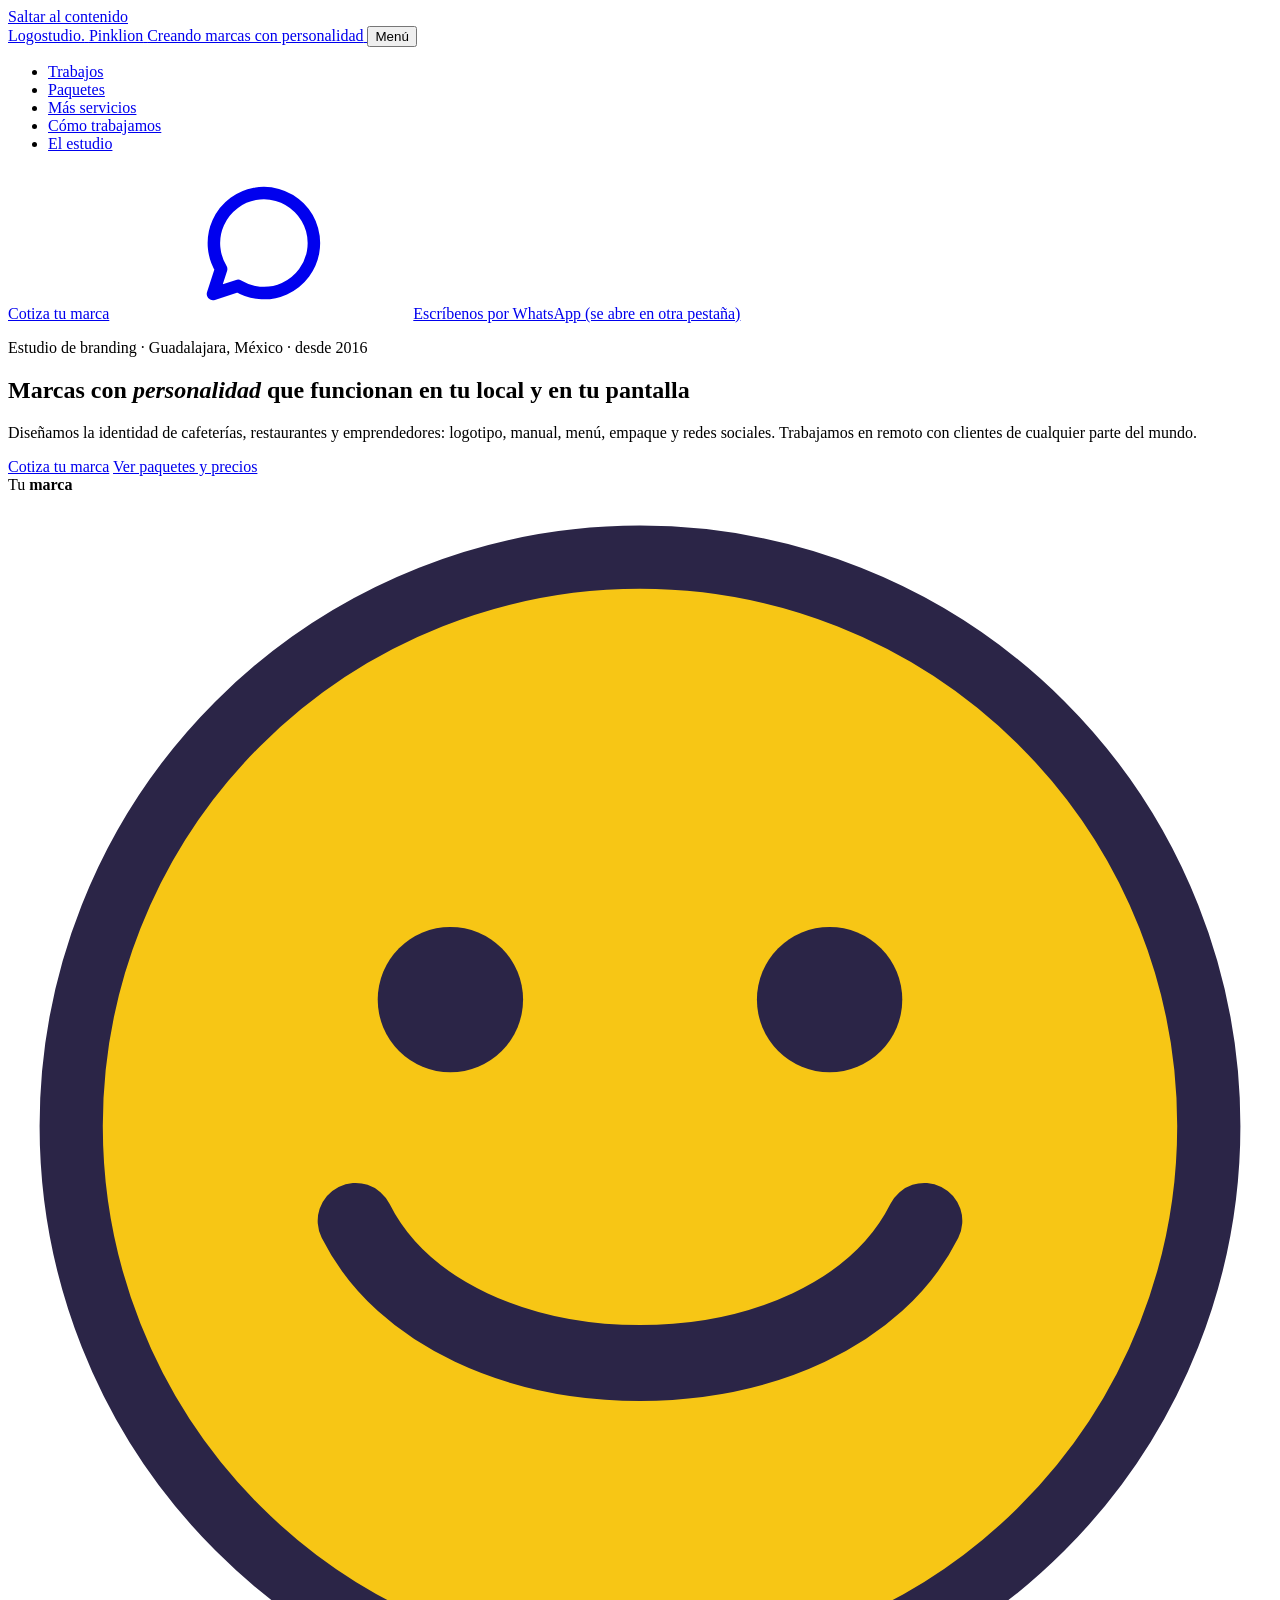
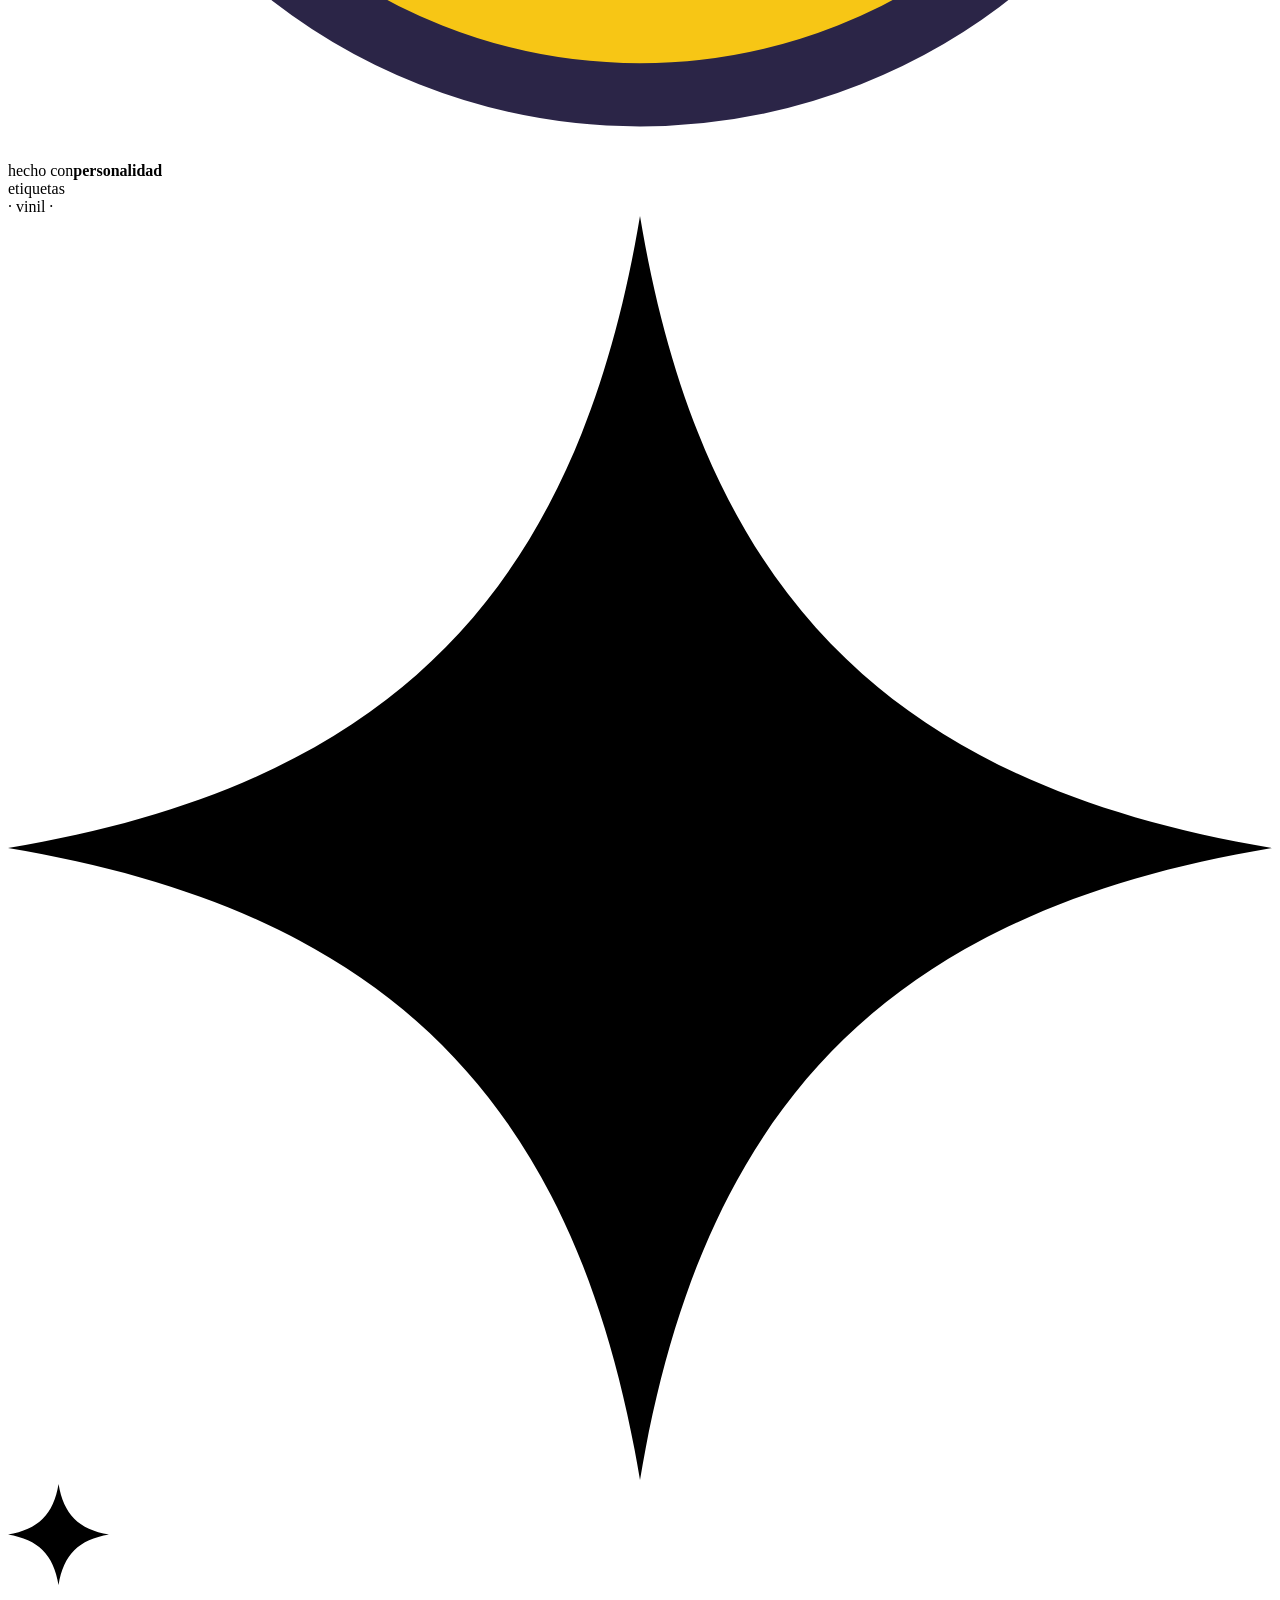
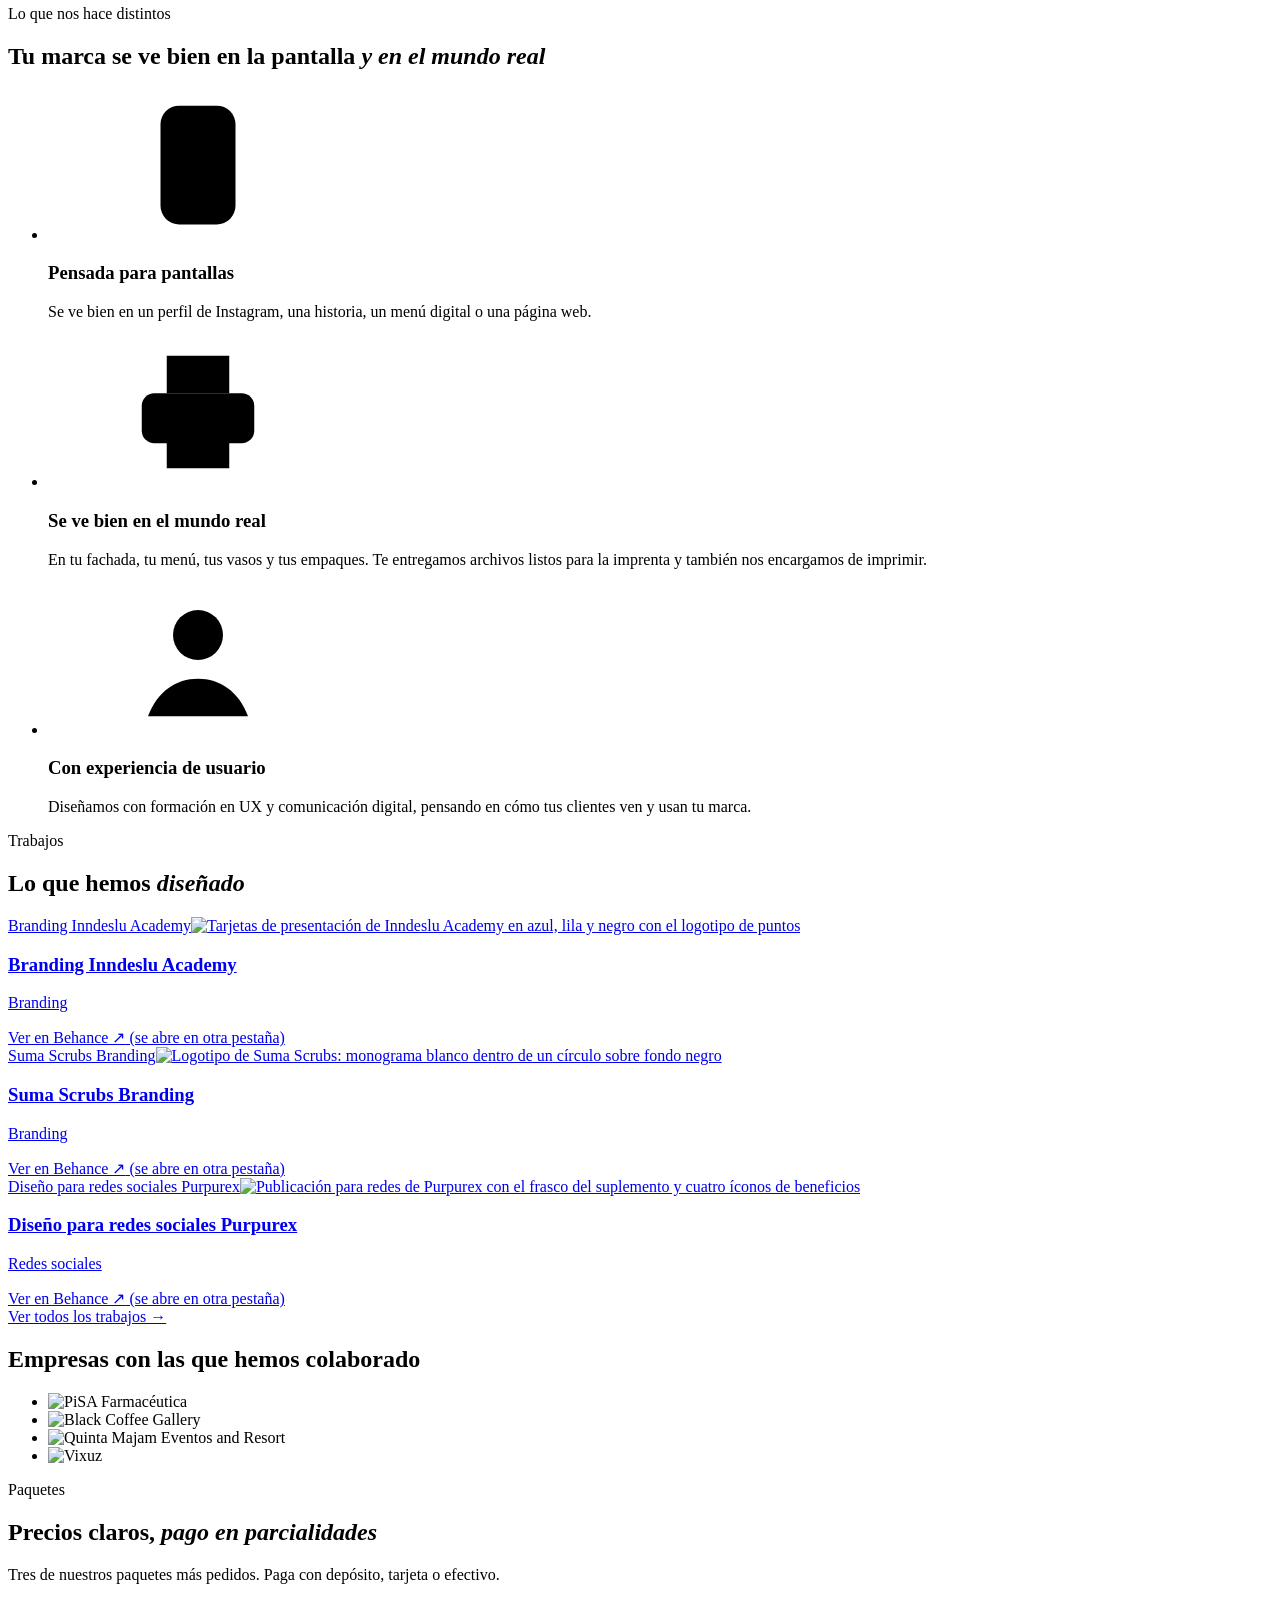
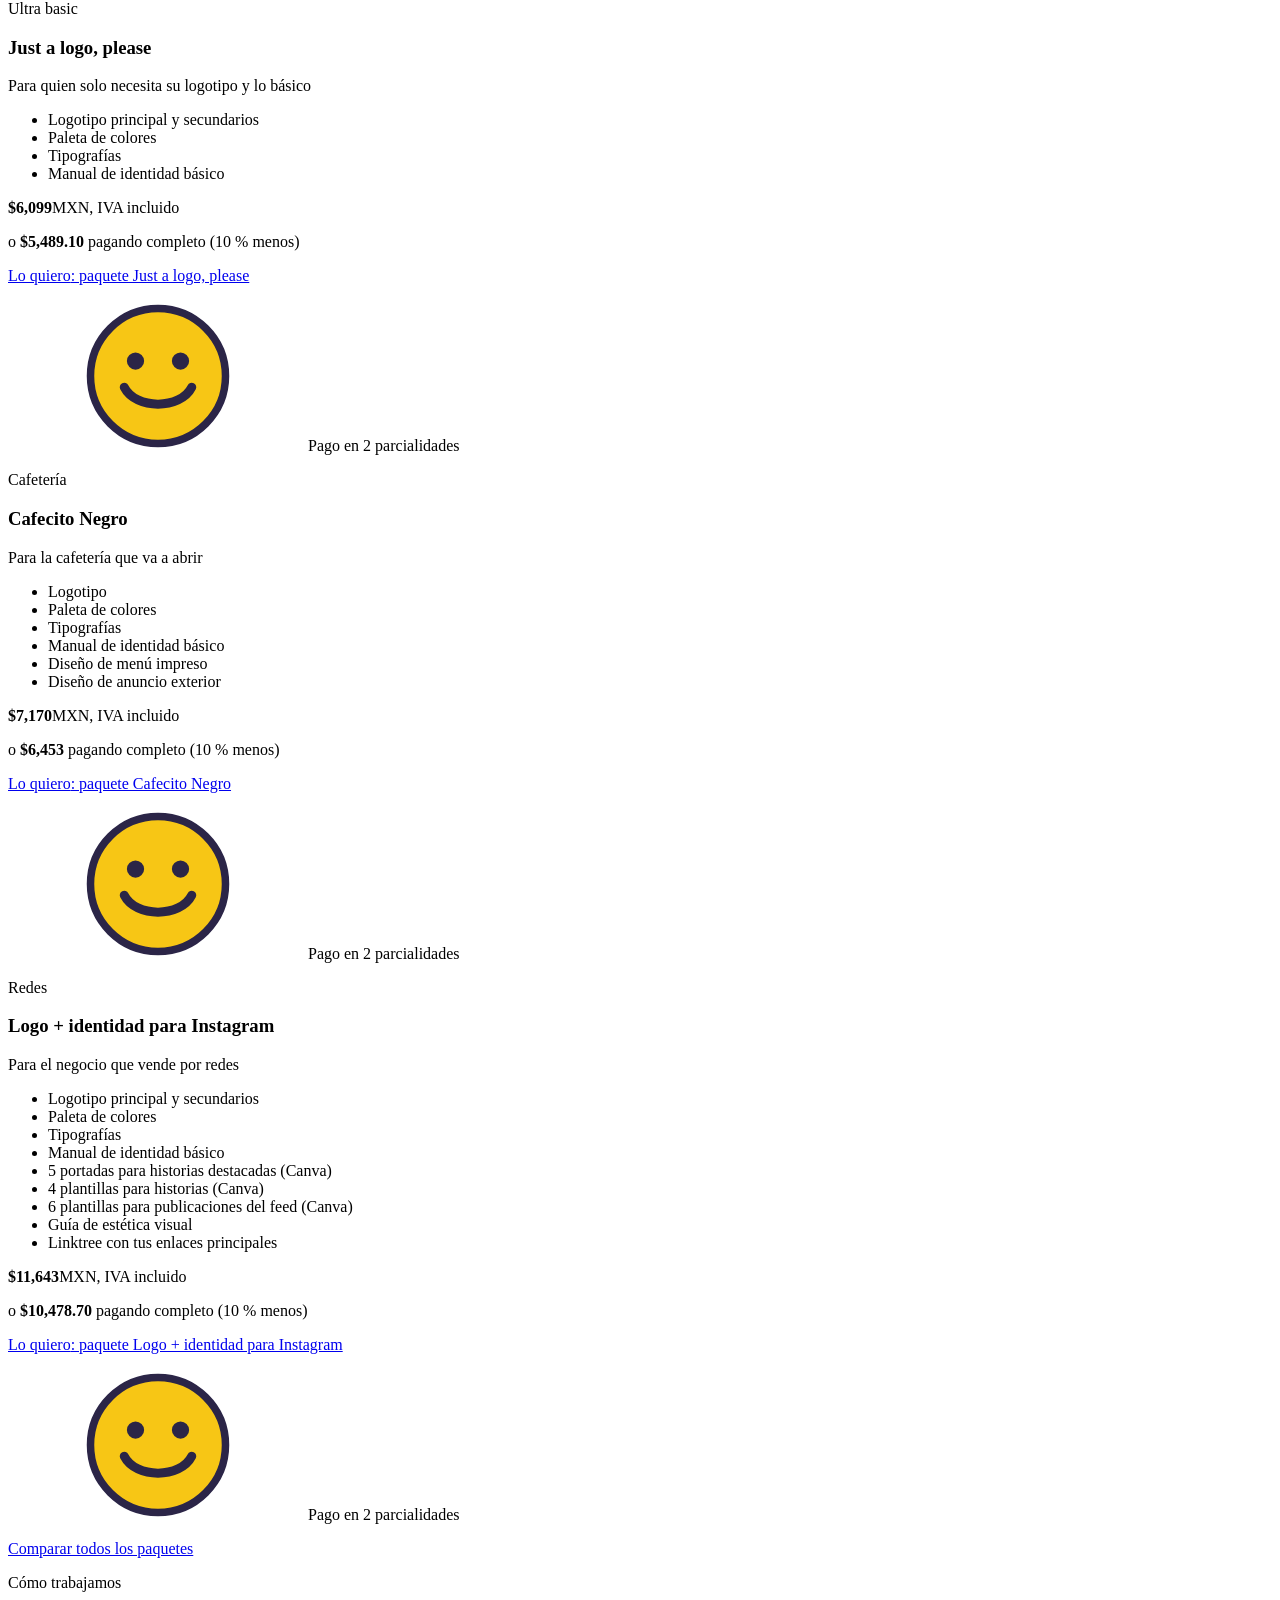
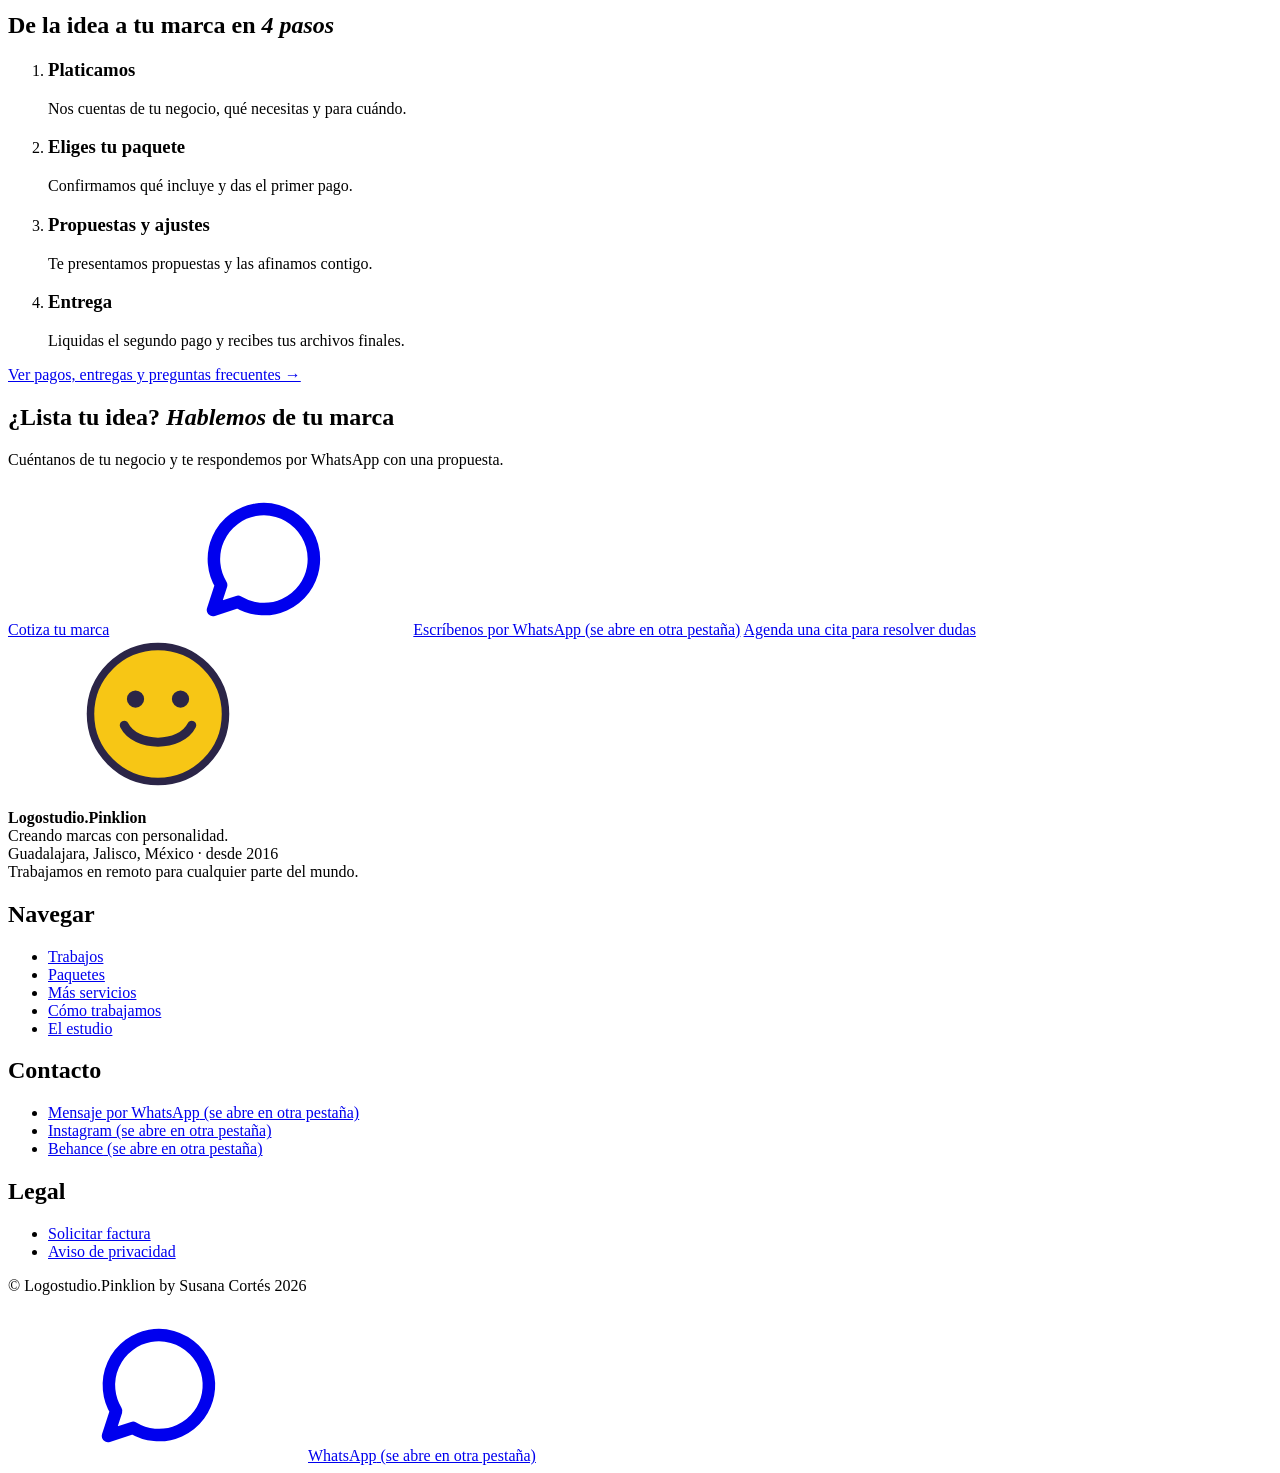
==== index.html @ 7a5f037a "Add files via upload" ====
<!doctype html>
<html lang="es-MX">
<head>
  <meta charset="utf-8">
  <meta name="viewport" content="width=device-width, initial-scale=1, viewport-fit=cover">
  <title>Logostudio.Pinklion · Branding para cafeterías, restaurantes y emprendedores</title>
  <meta name="description" content="Estudio de branding en Guadalajara, México, con clientes en todo el mundo. Diseñamos logotipo, identidad, menú, empaque y redes sociales para cafeterías, restaurantes y emprendedores.">
  <meta name="theme-color" content="#A3237B">
  <meta property="og:title" content="Logostudio.Pinklion · Branding para cafeterías, restaurantes y emprendedores">
  <meta property="og:description" content="Estudio de branding en Guadalajara, México, con clientes en todo el mundo. Diseñamos logotipo, identidad, menú, empaque y redes sociales para cafeterías, restaurantes y emprendedores.">
  <meta property="og:type" content="website">
  <meta property="og:locale" content="es_MX">
  <link rel="icon" href="img/favicon.svg" type="image/svg+xml">
  <link rel="preconnect" href="https://fonts.googleapis.com">
  <link rel="preconnect" href="https://fonts.gstatic.com" crossorigin>
  <link rel="stylesheet" href="https://fonts.googleapis.com/css2?family=Fraunces:ital,opsz,wght@0,9..144,600..800;1,9..144,600&family=Poppins:wght@400;500;600&display=swap">
  <link rel="stylesheet" href="css/estilos.css">
</head>
<body>
<svg width="0" height="0" style="position:absolute" aria-hidden="true" focusable="false">
  <symbol id="i-smile" viewBox="0 0 40 40"><circle cx="20" cy="20" r="18" fill="#F7C615" stroke="#2B2547" stroke-width="2"/><circle cx="14" cy="16" r="2.3" fill="#2B2547"/><circle cx="26" cy="16" r="2.3" fill="#2B2547"/><path d="M11 23c3 6 15 6 18 0" fill="none" stroke="#2B2547" stroke-width="2.4" stroke-linecap="round"/></symbol>
  <symbol id="i-spark" viewBox="0 0 40 40"><path d="M20 0c2 12 8 18 20 20-12 2-18 8-20 20-2-12-8-18-20-20C12 18 18 12 20 0z"/></symbol>
  <symbol id="i-wa" viewBox="0 0 24 24"><path d="M4 20l1.3-4A8 8 0 1 1 8 18.7z" fill="none" stroke="currentColor" stroke-width="2" stroke-linejoin="round"/></symbol>
  <symbol id="i-tag" viewBox="0 0 24 24"><path d="M3 12V4h8l10 10-8 8z"/><circle cx="7.5" cy="8.5" r="1.5"/></symbol>
  <symbol id="i-card" viewBox="0 0 24 24"><rect x="3" y="6" width="18" height="12" rx="2"/><path d="M7 10h6M7 14h4"/></symbol>
  <symbol id="i-heart" viewBox="0 0 24 24"><path d="M12 20s-7-4.5-7-10a4 4 0 0 1 7-2.6A4 4 0 0 1 19 10c0 5.5-7 10-7 10z"/></symbol>
  <symbol id="i-book" viewBox="0 0 24 24"><path d="M12 6c-2-1.5-5-2-8-1.5v13c3-.5 6 0 8 1.5 2-1.5 5-2 8-1.5v-13c-3-.5-6 0-8 1.5zM12 6v13"/></symbol>
  <symbol id="i-search" viewBox="0 0 24 24"><circle cx="10.5" cy="10.5" r="6"/><path d="M15 15l5.5 5.5"/></symbol>
  <symbol id="i-web" viewBox="0 0 24 24"><rect x="3" y="4" width="18" height="16" rx="2"/><path d="M3 9h18M6.5 6.5h.01M9 6.5h.01"/></symbol>
  <symbol id="i-phone" viewBox="0 0 24 24"><rect x="6" y="2.5" width="12" height="19" rx="3"/><path d="M11 18.5h2"/></symbol>
  <symbol id="i-print" viewBox="0 0 24 24"><path d="M7 9V3h10v6"/><rect x="3" y="9" width="18" height="8" rx="2"/><path d="M7 14h10v7H7z"/></symbol>
  <symbol id="i-ux" viewBox="0 0 24 24"><circle cx="12" cy="8" r="4"/><path d="M4 21c1.5-4 4.5-6 8-6s6.5 2 8 6"/></symbol>
  <symbol id="i-mail" viewBox="0 0 24 24"><rect x="3" y="5" width="18" height="14" rx="3"/><path d="M4 7l8 6 8-6"/></symbol>
  <symbol id="i-ig" viewBox="0 0 24 24"><rect x="3.5" y="3.5" width="17" height="17" rx="5"/><circle cx="12" cy="12" r="4"/><circle cx="17" cy="7" r=".6"/></symbol>
  <symbol id="i-image" viewBox="0 0 24 24"><rect x="3" y="4" width="18" height="16" rx="3"/><circle cx="9" cy="10" r="2"/><path d="M21 16l-5-5-9 9"/></symbol>
  <symbol id="i-check" viewBox="0 0 24 24"><path d="M5 12.5l4.5 4.5L19 7.5"/></symbol>
  <symbol id="i-alert" viewBox="0 0 24 24"><path d="M12 3l10 18H2z"/><path d="M12 10v5M12 18h.01"/></symbol>
</svg>
  <a class="skip" href="#contenido">Saltar al contenido</a>

  <header class="site-header">
    <div class="wrap site-header__bar">
      <a class="brand" href="index.html" aria-label="Logostudio.Pinklion, ir al inicio">
        <span class="brand__top">Logostudio.</span>
        <span class="brand__name">Pinklion</span>
        <span class="brand__tag">Creando marcas con personalidad</span>
      </a>
      <button class="menu-toggle" type="button" aria-expanded="false" aria-controls="menu"><span>Menú</span></button>
      <nav class="nav" id="menu" aria-label="Principal">
        <ul class="nav__list">
          <li><a class="nav__link" href="trabajos.html">Trabajos</a></li>
          <li><a class="nav__link" href="paquetes.html">Paquetes</a></li>
          <li><a class="nav__link" href="servicios.html">Más servicios</a></li>
          <li><a class="nav__link" href="como-trabajamos.html">Cómo trabajamos</a></li>
          <li><a class="nav__link" href="estudio.html">El estudio</a></li>
        </ul>
        <a class="btn btn--on-pink nav__cta" href="contacto.html">Cotiza tu marca</a>
        <a class="nav__wa" href="https://wa.me/523335594742" target="_blank" rel="noopener"><svg class="icon" aria-hidden="true" focusable="false"><use href="#i-wa"/></svg>Escríbenos por WhatsApp<span class="visually-hidden"> (se abre en otra pestaña)</span></a>
      </nav>
    </div>
  </header>

  <main id="contenido" tabindex="-1">
    <section class="hero" aria-labelledby="titulo">
      <div class="wrap hero__grid">
        <div class="hero__copy">
          <p class="eyebrow">Estudio de branding · Guadalajara, México · desde 2016</p>
          <h1 id="titulo">Marcas con <em>personalidad</em> que funcionan en tu local y en tu pantalla</h1>
          <p class="lead">Diseñamos la identidad de cafeterías, restaurantes y emprendedores: logotipo, manual, menú, empaque y redes sociales. Trabajamos en remoto con clientes de cualquier parte del mundo.</p>
          <div class="btn-row">
            <a class="btn btn--primary" href="contacto.html">Cotiza tu marca</a>
            <a class="btn btn--secondary" href="paquetes.html">Ver paquetes y precios</a>
          </div>
        </div>
        <div class="art" aria-hidden="true">
          <div class="art__blob"></div>
          <div class="art__card"><span class="art__card-logo">Tu <b>marca</b></span><i></i><i></i></div>
          <div class="art__cup"><div class="art__lid"></div><div class="art__body"><div class="art__sleeve"><svg viewBox="0 0 40 40"><use href="#i-smile"/></svg></div></div></div>
          <div class="art__sticker sticker">hecho con<b>personalidad</b></div>
          <div class="art__tag">etiquetas<br>· vinil ·</div>
          <svg class="art__spark" style="right:2%;top:0" viewBox="0 0 40 40"><use href="#i-spark"/></svg>
          <svg class="art__spark" style="left:0;top:46%;width:8%" viewBox="0 0 40 40"><use href="#i-spark"/></svg>
        </div>
      </div>
    </section>

    <section class="section section--lilac" aria-labelledby="diferenciador">
      <div class="wrap">
        <div class="section__head">
          <p class="eyebrow">Lo que nos hace distintos</p>
          <h2 id="diferenciador">Tu marca se ve bien en la pantalla <em>y en el mundo real</em></h2>
        </div>
        <ul class="points">
          <li class="point"><span class="icon-tile"><svg class="icon" aria-hidden="true" focusable="false"><use href="#i-phone"/></svg></span><h3>Pensada para pantallas</h3><p>Se ve bien en un perfil de Instagram, una historia, un menú digital o una página web.</p></li>
          <li class="point"><span class="icon-tile icon-tile--pink"><svg class="icon" aria-hidden="true" focusable="false"><use href="#i-print"/></svg></span><h3>Se ve bien en el mundo real</h3><p>En tu fachada, tu menú, tus vasos y tus empaques. Te entregamos archivos listos para la imprenta y también nos encargamos de imprimir.</p></li>
          <li class="point"><span class="icon-tile icon-tile--sun"><svg class="icon" aria-hidden="true" focusable="false"><use href="#i-ux"/></svg></span><h3>Con experiencia de usuario</h3><p>Diseñamos con formación en UX y comunicación digital, pensando en cómo tus clientes ven y usan tu marca.</p></li>
        </ul>
      </div>
    </section>

    <section class="section" aria-labelledby="trabajos">
      <div class="wrap">
        <div class="section__head">
          <p class="eyebrow">Trabajos</p>
          <h2 id="trabajos">Lo que hemos <em>diseñado</em></h2>
        </div>
        <div class="work-grid">
          <a class="work-card" href="https://www.behance.net/gallery/167891565/Branding-Inndeslu-Academy" target="_blank" rel="noopener">
            <div class="work-card__cover work-card__cover--behance"><span class="work-card__fallback">Branding Inndeslu Academy</span><img src="img/trabajos/inndeslu-academy.jpg" alt="Tarjetas de presentación de Inndeslu Academy en azul, lila y negro con el logotipo de puntos" width="808" height="632" loading="lazy" decoding="async"></div>
            <h3>Branding Inndeslu Academy</h3><p class="small">Branding</p><span class="work-card__more">Ver en Behance ↗<span class="visually-hidden"> (se abre en otra pestaña)</span></span>
          </a>
          <a class="work-card" href="https://www.behance.net/gallery/159293481/Suma-Scrubs-Branding" target="_blank" rel="noopener">
            <div class="work-card__cover work-card__cover--behance"><span class="work-card__fallback">Suma Scrubs Branding</span><img src="img/trabajos/suma-scrubs.jpg" alt="Logotipo de Suma Scrubs: monograma blanco dentro de un círculo sobre fondo negro" width="808" height="632" loading="lazy" decoding="async"></div>
            <h3>Suma Scrubs Branding</h3><p class="small">Branding</p><span class="work-card__more">Ver en Behance ↗<span class="visually-hidden"> (se abre en otra pestaña)</span></span>
          </a>
          <a class="work-card" href="https://www.behance.net/gallery/176409645/Diseno-para-redes-sociales-Purpurex" target="_blank" rel="noopener">
            <div class="work-card__cover work-card__cover--behance"><span class="work-card__fallback">Diseño para redes sociales Purpurex</span><img src="img/trabajos/purpurex.jpg" alt="Publicación para redes de Purpurex con el frasco del suplemento y cuatro íconos de beneficios" width="808" height="632" loading="lazy" decoding="async"></div>
            <h3>Diseño para redes sociales Purpurex</h3><p class="small">Redes sociales</p><span class="work-card__more">Ver en Behance ↗<span class="visually-hidden"> (se abre en otra pestaña)</span></span>
          </a>
        </div>
        <p style="margin-top:var(--space-6)"><a class="link-arrow" href="trabajos.html">Ver todos los trabajos →</a></p>
      </div>
    </section>

    <section class="section collab-band" aria-labelledby="colaboraciones">
      <div class="wrap">
        <h2 id="colaboraciones" class="collab-title">Empresas con las que hemos colaborado</h2>
        <ul class="collab">
          <li class="collab__logo"><img src="img/logo-pisa.png" alt="PiSA Farmacéutica" width="500" height="370"></li>
          <li class="collab__logo"><img src="img/logo-black-coffee-gallery.png" alt="Black Coffee Gallery" width="400" height="386"></li>
          <li class="collab__logo"><img src="img/logo-quinta-majam.png" alt="Quinta Majam Eventos and Resort" width="296" height="311"></li>
          <li class="collab__logo"><img src="img/logo-vixuz.png" alt="Vixuz" width="600" height="215"></li>
        </ul>
      </div>
    </section>

    <section class="section section--blue" aria-labelledby="paquetes">
      <div class="wrap">
        <div class="section__head">
          <p class="eyebrow" style="color:var(--color-sun-500)">Paquetes</p>
          <h2 id="paquetes">Precios claros, <em>pago en parcialidades</em></h2>
          <p class="lead">Tres de nuestros paquetes más pedidos. Paga con depósito, tarjeta o efectivo.</p>
        </div>
        <div class="packages">
        <article class="package">
          <span class="pill" aria-hidden="true">Ultra basic</span>
          <div class="package__card">
            <h3>Just a logo, please</h3>
            <p class="package__for">Para quien solo necesita su logotipo y lo básico</p>
            <ul class="package__list">
              <li>Logotipo principal y secundarios</li>
              <li>Paleta de colores</li>
              <li>Tipografías</li>
              <li>Manual de identidad básico</li>
            </ul>
            <p class="package__price"><strong>$6,099</strong><span>MXN, IVA incluido</span></p>
            <p class="package__deal">o <strong>$5,489.10</strong> pagando completo (10 % menos)</p>
            <a class="btn btn--primary package__buy" href="pagar.html?paquete=Just%20a%20logo%2C%20please">Lo quiero<span class="visually-hidden">: paquete Just a logo, please</span></a>
            <p class="package__pay"><svg aria-hidden="true" focusable="false"><use href="#i-smile"/></svg>Pago en 2 parcialidades</p>
          </div>
        </article>
        <article class="package">
          <span class="pill" aria-hidden="true">Cafetería</span>
          <div class="package__card">
            <h3>Cafecito Negro</h3>
            <p class="package__for">Para la cafetería que va a abrir</p>
            <ul class="package__list">
              <li>Logotipo</li>
              <li>Paleta de colores</li>
              <li>Tipografías</li>
              <li>Manual de identidad básico</li>
              <li>Diseño de menú impreso</li>
              <li>Diseño de anuncio exterior</li>
            </ul>
            <p class="package__price"><strong>$7,170</strong><span>MXN, IVA incluido</span></p>
            <p class="package__deal">o <strong>$6,453</strong> pagando completo (10 % menos)</p>
            <a class="btn btn--primary package__buy" href="pagar.html?paquete=Cafecito%20Negro">Lo quiero<span class="visually-hidden">: paquete Cafecito Negro</span></a>
            <p class="package__pay"><svg aria-hidden="true" focusable="false"><use href="#i-smile"/></svg>Pago en 2 parcialidades</p>
          </div>
        </article>
        <article class="package">
          <span class="pill" aria-hidden="true">Redes</span>
          <div class="package__card">
            <h3>Logo + identidad para Instagram</h3>
            <p class="package__for">Para el negocio que vende por redes</p>
            <ul class="package__list">
              <li>Logotipo principal y secundarios</li>
              <li>Paleta de colores</li>
              <li>Tipografías</li>
              <li>Manual de identidad básico</li>
              <li>5 portadas para historias destacadas (Canva)</li>
              <li>4 plantillas para historias (Canva)</li>
              <li>6 plantillas para publicaciones del feed (Canva)</li>
              <li>Guía de estética visual</li>
              <li>Linktree con tus enlaces principales</li>
            </ul>
            <p class="package__price"><strong>$11,643</strong><span>MXN, IVA incluido</span></p>
            <p class="package__deal">o <strong>$10,478.70</strong> pagando completo (10 % menos)</p>
            <a class="btn btn--primary package__buy" href="pagar.html?paquete=Logo%20%2B%20identidad%20para%20Instagram">Lo quiero<span class="visually-hidden">: paquete Logo + identidad para Instagram</span></a>
            <p class="package__pay"><svg aria-hidden="true" focusable="false"><use href="#i-smile"/></svg>Pago en 2 parcialidades</p>
          </div>
        </article>
        </div>
        <div class="btn-row" style="margin-top:var(--space-7)"><a class="btn btn--light" href="paquetes.html">Comparar todos los paquetes</a></div>
      </div>
    </section>

    <section class="section" aria-labelledby="como">
      <div class="wrap">
        <div class="section__head">
          <p class="eyebrow">Cómo trabajamos</p>
          <h2 id="como">De la idea a tu marca en <em>4 pasos</em></h2>
        </div>
        <ol class="steps">
          <li class="step"><h3>Platicamos</h3><p>Nos cuentas de tu negocio, qué necesitas y para cuándo.</p></li>
          <li class="step"><h3>Eliges tu paquete</h3><p>Confirmamos qué incluye y das el primer pago.</p></li>
          <li class="step"><h3>Propuestas y ajustes</h3><p>Te presentamos propuestas y las afinamos contigo.</p></li>
          <li class="step"><h3>Entrega</h3><p>Liquidas el segundo pago y recibes tus archivos finales.</p></li>
        </ol>
        <p style="margin-top:var(--space-6)"><a class="link-arrow" href="como-trabajamos.html">Ver pagos, entregas y preguntas frecuentes →</a></p>
      </div>
    </section>

    <!-- TESTIMONIOS: cuando tengas 2 o 3 frases de clientes reales (nombre, negocio y logo), agrégalas aquí. -->

    <section class="section section--lilac cta-band" aria-labelledby="cierre">
      <div class="wrap">
        <div class="section__head section__head--center" style="margin-bottom:0">
          <h2 id="cierre">¿Lista tu idea? <em>Hablemos</em> de tu marca</h2>
          <p class="lead">Cuéntanos de tu negocio y te respondemos por WhatsApp con una propuesta.</p>
        </div>
        <div class="btn-row">
          <a class="btn btn--primary" href="contacto.html">Cotiza tu marca</a>
          <a class="btn btn--secondary" href="https://wa.me/523335594742" target="_blank" rel="noopener"><svg class="icon" aria-hidden="true" focusable="false"><use href="#i-wa"/></svg>Escríbenos por WhatsApp<span class="visually-hidden"> (se abre en otra pestaña)</span></a>
          <a class="btn btn--secondary" href="contacto.html#agenda-cita">Agenda una cita para resolver dudas</a>
        </div>
      </div>
    </section>
  </main>

  <footer class="site-footer">
    <div class="wrap">
      <div class="footer-grid">
        <div class="footer-brand">
          <svg class="badge" aria-hidden="true" focusable="false"><use href="#i-smile"/></svg>
          <p><strong>Logostudio.Pinklion</strong><br>Creando marcas con personalidad.<br>Guadalajara, Jalisco, México · desde 2016<br>Trabajamos en remoto para cualquier parte del mundo.</p>
        </div>
        <div>
          <h2>Navegar</h2>
          <ul>
            <li><a href="trabajos.html">Trabajos</a></li>
            <li><a href="paquetes.html">Paquetes</a></li>
            <li><a href="servicios.html">Más servicios</a></li>
            <li><a href="como-trabajamos.html">Cómo trabajamos</a></li>
            <li><a href="estudio.html">El estudio</a></li>
          </ul>
        </div>
        <div>
          <h2>Contacto</h2>
          <ul>
            <li><a href="https://wa.me/523335594742" target="_blank" rel="noopener">Mensaje por WhatsApp<span class="visually-hidden"> (se abre en otra pestaña)</span></a></li>
            <li><a href="https://www.instagram.com/logostudio.pinklion/" target="_blank" rel="noopener">Instagram<span class="visually-hidden"> (se abre en otra pestaña)</span></a></li>
            <li><a href="https://www.behance.net/susanacortesdesign" target="_blank" rel="noopener">Behance<span class="visually-hidden"> (se abre en otra pestaña)</span></a></li>
          </ul>
        </div>
        <div>
          <h2>Legal</h2>
          <ul>
            <li><a href="factura.html">Solicitar factura</a></li>
            <li><a href="aviso-de-privacidad.html">Aviso de privacidad</a></li>
          </ul>
        </div>
      </div>
      <p class="footer-bottom">© Logostudio.Pinklion by Susana Cortés 2026</p>
    </div>
  </footer>

  <a class="wa-float" href="https://wa.me/523335594742" target="_blank" rel="noopener"><svg class="" aria-hidden="true" focusable="false"><use href="#i-wa"/></svg>WhatsApp<span class="visually-hidden"> (se abre en otra pestaña)</span></a>
  <script src="js/sitio.js" defer></script>
</body>
</html>
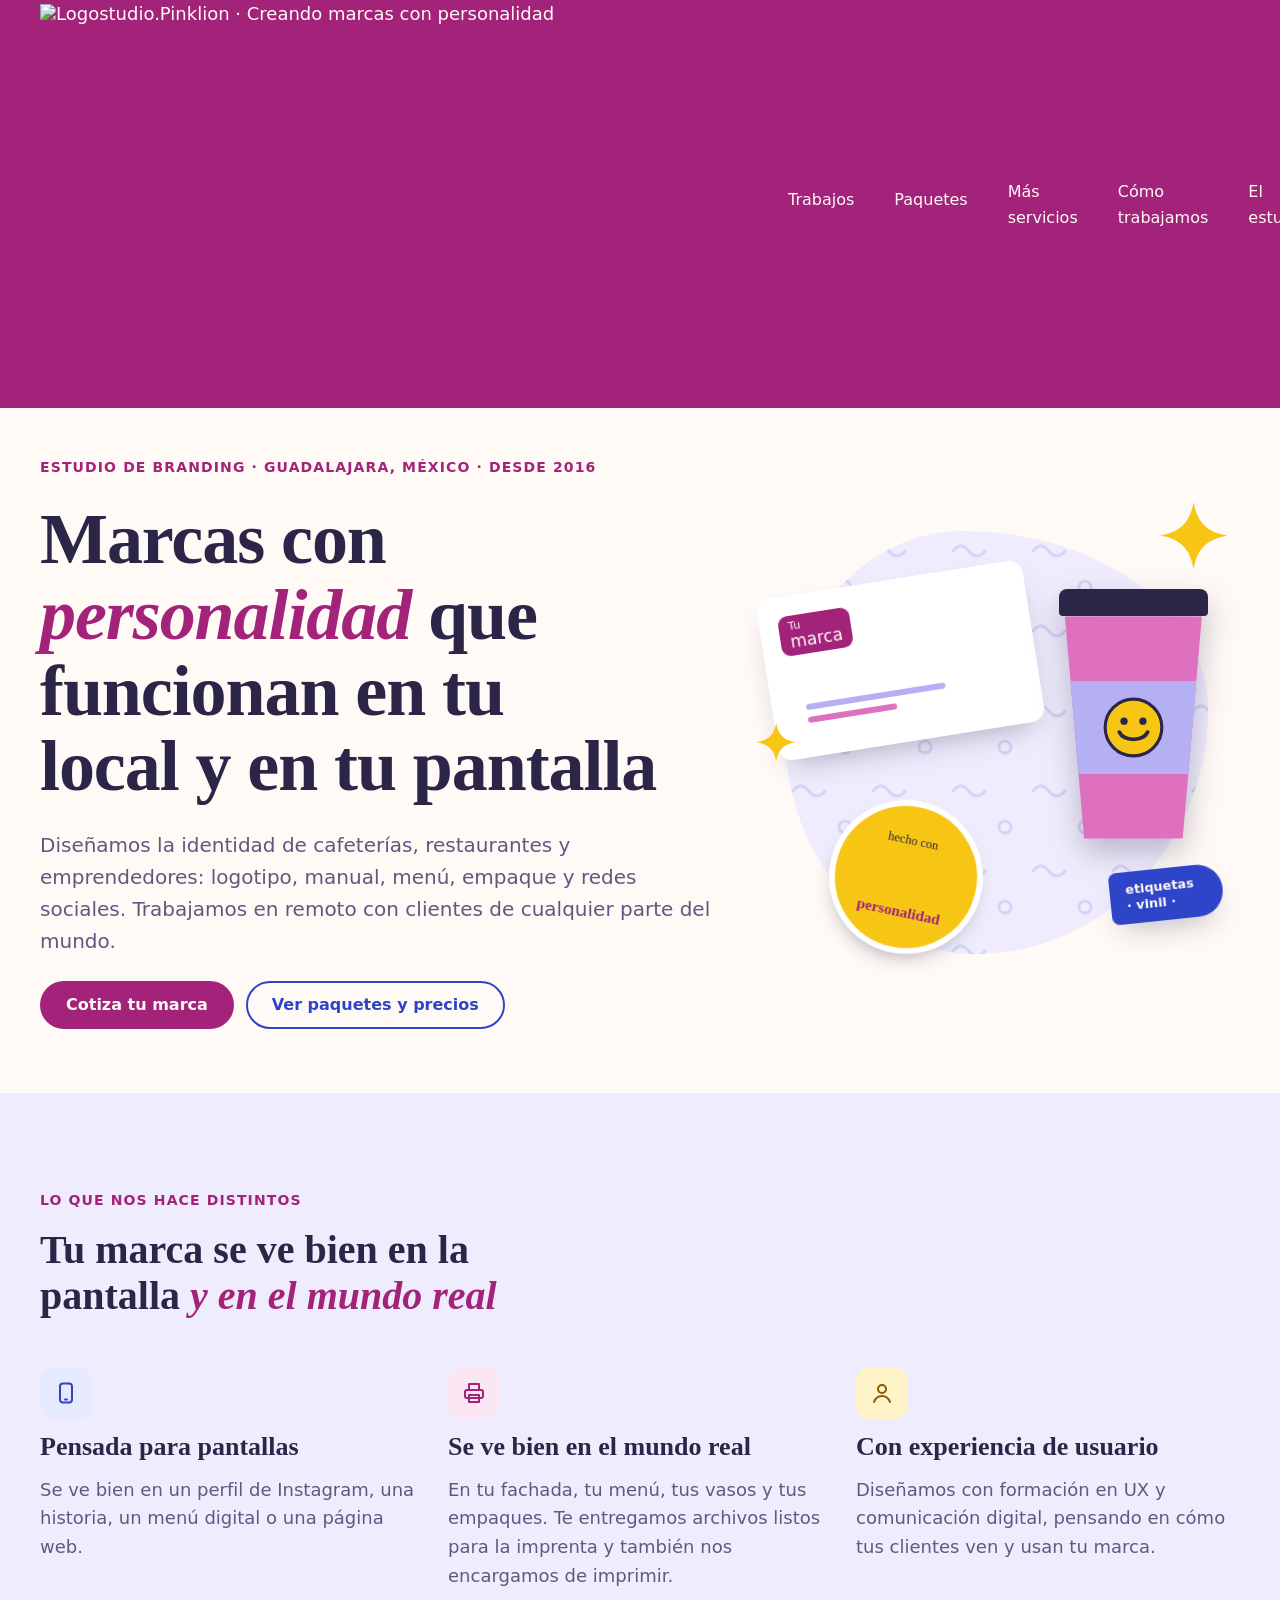
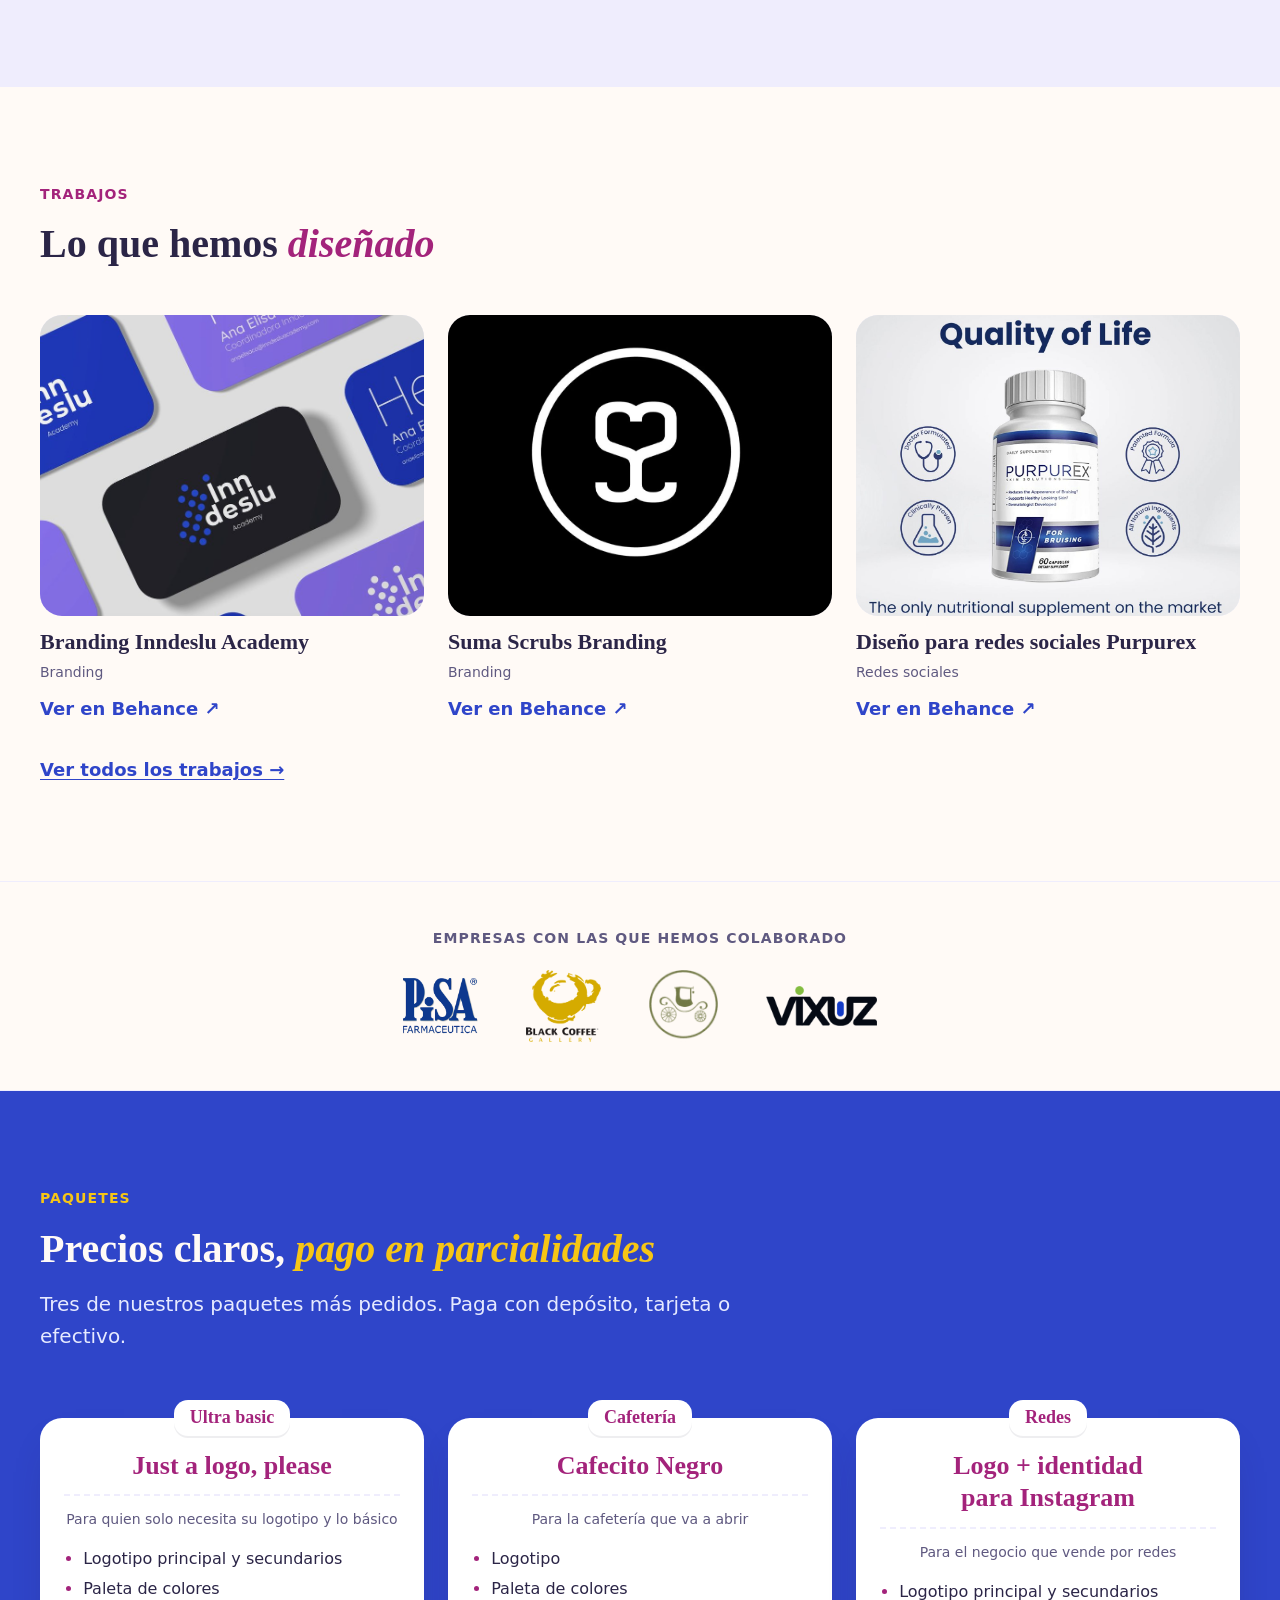
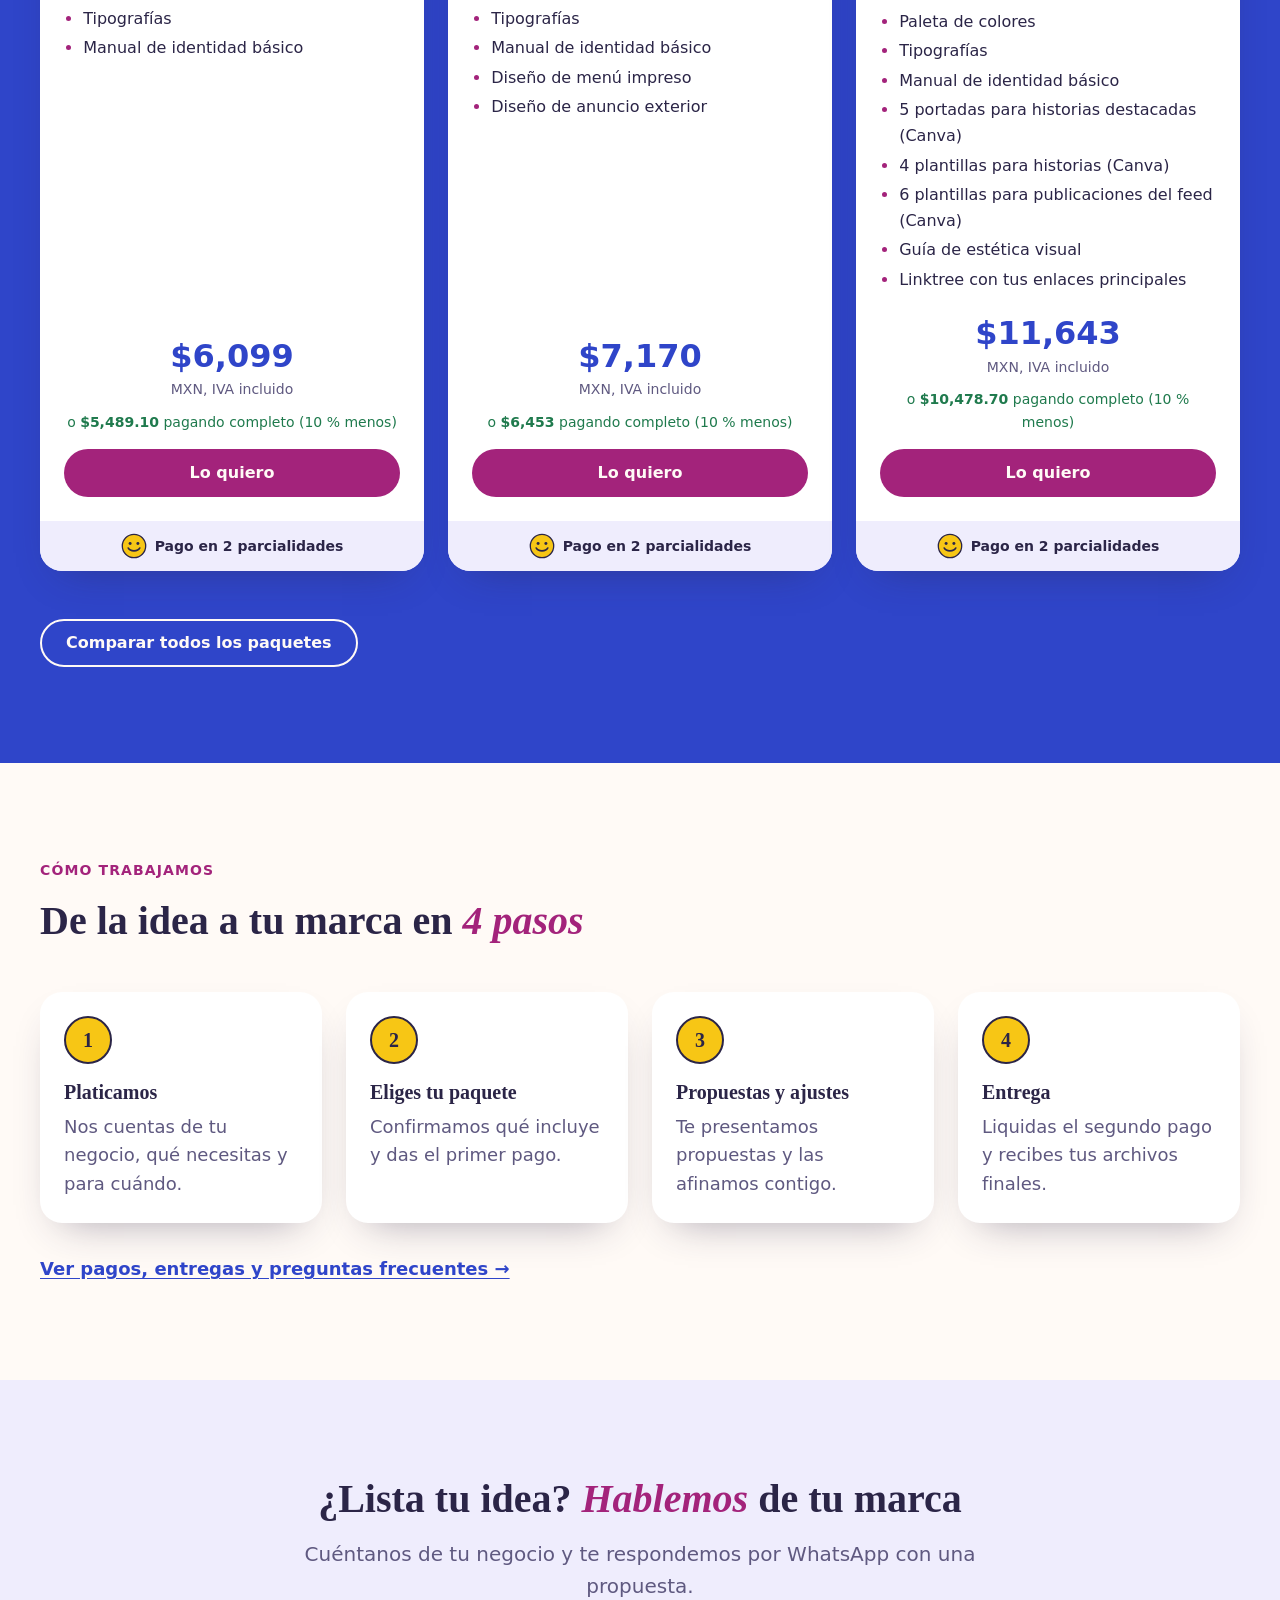
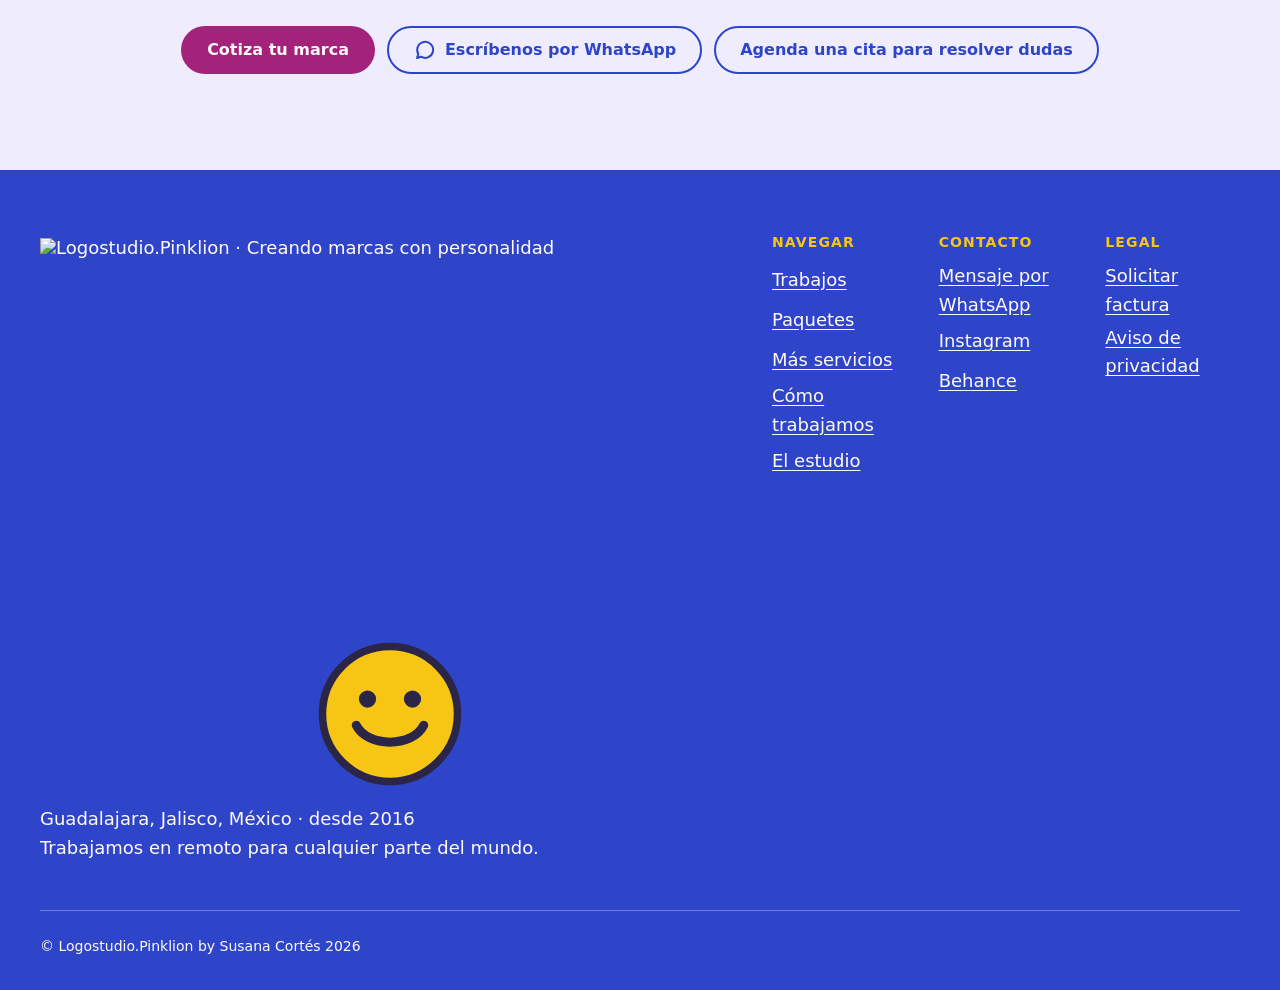
==== commit c68eccca: "Add files via upload" ====
--- a/index.html
+++ b/index.html
@@ -41,9 +41,7 @@
   <header class="site-header">
     <div class="wrap site-header__bar">
       <a class="brand" href="index.html" aria-label="Logostudio.Pinklion, ir al inicio">
-        <span class="brand__top">Logostudio.</span>
-        <span class="brand__name">Pinklion</span>
-        <span class="brand__tag">Creando marcas con personalidad</span>
+        <img class="brand__logo" src="img/logo-pinklion.png" alt="Logostudio.Pinklion · Creando marcas con personalidad" width="700" height="400">
       </a>
       <button class="menu-toggle" type="button" aria-expanded="false" aria-controls="menu"><span>Menú</span></button>
       <nav class="nav" id="menu" aria-label="Principal">
@@ -242,8 +240,11 @@
     <div class="wrap">
       <div class="footer-grid">
         <div class="footer-brand">
-          <svg class="badge" aria-hidden="true" focusable="false"><use href="#i-smile"/></svg>
-          <p><strong>Logostudio.Pinklion</strong><br>Creando marcas con personalidad.<br>Guadalajara, Jalisco, México · desde 2016<br>Trabajamos en remoto para cualquier parte del mundo.</p>
+          <a class="brand brand--footer" href="index.html" aria-label="Logostudio.Pinklion, ir al inicio">
+            <img class="brand__logo" src="img/logo-pinklion.png" alt="Logostudio.Pinklion · Creando marcas con personalidad" width="700" height="400" loading="lazy">
+            <svg class="brand__smile" aria-hidden="true" focusable="false"><use href="#i-smile"/></svg>
+          </a>
+          <p>Guadalajara, Jalisco, México · desde 2016<br>Trabajamos en remoto para cualquier parte del mundo.</p>
         </div>
         <div>
           <h2>Navegar</h2>
--- a/css/estilos.css
+++ b/css/estilos.css
@@ -0,0 +1,686 @@
+/* =========================================================
+   Logostudio.Pinklion — dirección "Taller de impresión"
+   Tokens tomados del documento de dirección de arte.
+   ========================================================= */
+:root {
+  /* Color */
+  --color-pink-500: #DF6FBF;   /* fondos e ilustración, nunca texto */
+  --color-pink-700: #A3237B;   /* texto, botón principal, encabezado */
+  --color-pink-100: #FBE6F3;
+  --color-blue-500: #5271FF;   /* fondos, texto solo grande */
+  --color-blue-700: #2F45C9;   /* texto y botón secundario */
+  --color-blue-100: #E6EAFF;
+  --color-lilac-500: #B5B0F4;
+  --color-lilac-100: #EFEDFD;
+  --color-sun-500: #F7C615;    /* solo relleno, con texto tinta */
+  --color-paper: #FFFAF6;
+  --color-white: #FFFFFF;
+  --color-ink: #2B2547;
+  --color-ink-2: #5F5980;
+  --color-success: #1F7A4D;
+  --color-error: #B3261E;
+  --color-warning: #8A5A00;
+
+  /* Tipografía */
+  --font-display: "Fraunces", Georgia, "Times New Roman", serif;
+  --font-body: "Poppins", system-ui, -apple-system, "Segoe UI", sans-serif;
+  --text-sm: 0.875rem;
+  --text-base: 1rem;
+  --text-lg: 1.125rem;
+  --text-h3: clamp(1.375rem, 1.2rem + 0.6vw, 1.625rem);
+  --text-h2: clamp(1.75rem, 1.3rem + 1.8vw, 2.5rem);
+  --text-h1: clamp(2.125rem, 1.5rem + 2.6vw, 3.25rem);
+  --text-display: clamp(2.5rem, 1.6rem + 4vw, 4.5rem);
+
+  /* Espaciado (base 8) */
+  --space-1: 0.25rem; --space-2: 0.5rem; --space-3: 0.75rem;
+  --space-4: 1rem;    --space-5: 1.5rem; --space-6: 2rem;
+  --space-7: 3rem;    --space-8: 4rem;   --space-9: 6rem;
+  --content-max: 75rem;
+
+  /* Radios y sombras */
+  --radius-sm: 8px; --radius-md: 14px; --radius-lg: 22px; --radius-full: 999px;
+  --shadow-card: 0 18px 40px -22px rgb(43 37 71 / 0.45);
+  --shadow-sticker: 4px 4px 0 var(--color-ink);
+  --focus-ring: 0 0 0 3px var(--color-paper), 0 0 0 6px var(--color-ink), 0 0 0 8px var(--color-sun-500);
+
+  /* Movimiento */
+  --ease-out: cubic-bezier(.2, .8, .2, 1);
+  --ease-sticker: cubic-bezier(.34, 1.56, .64, 1);
+  --duration-fast: 150ms;
+  --duration-base: 220ms;
+  --duration-slow: 450ms;
+
+  color-scheme: light;
+}
+
+/* ---------- Base ---------- */
+*, *::before, *::after { box-sizing: border-box; }
+html { -webkit-text-size-adjust: 100%; scroll-padding-top: 6rem; }
+body {
+  margin: 0;
+  background: var(--color-paper);
+  color: var(--color-ink);
+  font-family: var(--font-body);
+  font-size: var(--text-base);
+  line-height: 1.6;
+}
+@media (min-width: 1024px) { body { font-size: var(--text-lg); } }
+img { max-width: 100%; height: auto; display: block; }
+a { color: var(--color-blue-700); text-underline-offset: 0.18em; }
+a:hover { text-decoration-thickness: 2px; }
+h1, h2, h3 {
+  font-family: var(--font-display);
+  font-variation-settings: "SOFT" 100;
+  line-height: 1.15;
+  margin: 0;
+  text-wrap: balance;
+  color: var(--color-ink);
+}
+h1 { font-size: var(--text-h1); font-weight: 700; }
+h2 { font-size: var(--text-h2); font-weight: 700; }
+h3 { font-size: var(--text-h3); font-weight: 600; line-height: 1.25; }
+h1 em, h2 em { font-style: italic; color: var(--color-pink-700); }
+p { margin: 0; }
+.lead { font-size: var(--text-lg); font-weight: 500; color: var(--color-ink-2); max-width: 60ch; }
+@media (min-width: 1024px) { .lead { font-size: 1.25rem; } }
+.eyebrow {
+  font-size: var(--text-sm); font-weight: 600; letter-spacing: .08em;
+  text-transform: uppercase; color: var(--color-pink-700);
+}
+.small { font-size: var(--text-sm); color: var(--color-ink-2); }
+.visually-hidden {
+  position: absolute !important; width: 1px; height: 1px; padding: 0; margin: -1px;
+  overflow: hidden; clip: rect(0 0 0 0); white-space: nowrap; border: 0;
+}
+
+/* Foco diseñado, común a todo lo interactivo */
+:focus { outline: none; }
+:focus-visible {
+  outline: 2px solid transparent; /* visible en modo de alto contraste */
+  box-shadow: var(--focus-ring);
+  border-radius: var(--radius-sm);
+}
+
+/* ---------- Contenedor y secciones ---------- */
+.wrap {
+  width: 100%;
+  max-width: calc(var(--content-max) + 2 * var(--space-6));
+  margin-inline: auto;
+  padding-left: max(var(--space-4), env(safe-area-inset-left, 0px));
+  padding-right: max(var(--space-4), env(safe-area-inset-right, 0px));
+}
+@media (min-width: 600px) {
+  .wrap {
+    padding-left: max(var(--space-6), env(safe-area-inset-left, 0px));
+    padding-right: max(var(--space-6), env(safe-area-inset-right, 0px));
+  }
+}
+.section { padding-block: var(--space-8); }
+@media (min-width: 1024px) { .section { padding-block: var(--space-9); } }
+.section--lilac { background: var(--color-lilac-100); }
+.section--pink { background: var(--color-pink-500); }
+.section--blue { background: var(--color-blue-700); color: var(--color-paper); }
+.section--blue h2, .section--blue h3 { color: var(--color-paper); }
+.section--blue .lead { color: var(--color-blue-100); }
+.section__head { display: grid; gap: var(--space-4); margin-bottom: var(--space-7); max-width: 46rem; }
+.section__head--center { margin-inline: auto; text-align: center; justify-items: center; }
+.stack { display: grid; gap: var(--space-4); }
+
+/* Saltar al contenido */
+.skip {
+  position: absolute; left: var(--space-4); top: -100px; z-index: 100;
+  background: var(--color-ink); color: var(--color-paper);
+  padding: var(--space-3) var(--space-4); border-radius: var(--radius-sm);
+  font-weight: 600; text-decoration: none;
+}
+.skip:focus-visible { top: calc(env(safe-area-inset-top, 0px) + var(--space-3)); }
+
+/* ---------- Encabezado ---------- */
+body::before {
+  content: ""; position: fixed; inset: 0 0 auto;
+  height: env(safe-area-inset-top, 0px); z-index: 60;
+  background: var(--color-pink-700);
+}
+.site-header {
+  position: sticky; top: env(safe-area-inset-top, 0px); z-index: 50;
+  background: var(--color-pink-700); color: var(--color-paper);
+}
+.site-header__bar {
+  display: flex; align-items: center; justify-content: space-between;
+  gap: var(--space-4); min-height: 4.5rem;
+}
+.brand {
+  display: inline-flex; flex-direction: column; line-height: 1.05;
+  color: var(--color-paper); text-decoration: none; padding: var(--space-1) 0;
+}
+.brand__top { font-size: .875rem; font-weight: 400; }
+.brand__name { font-size: 1.5rem; font-weight: 500; letter-spacing: -.01em; }
+.brand__tag { font-size: .6875rem; font-style: italic; opacity: .95; margin-top: 2px; }
+.nav { display: flex; align-items: center; gap: var(--space-2); }
+.nav__list { display: flex; gap: var(--space-1); list-style: none; margin: 0; padding: 0; }
+.nav__link {
+  display: inline-flex; align-items: center; min-height: 44px;
+  padding: 0 var(--space-3); border-radius: var(--radius-full);
+  color: var(--color-paper); text-decoration: none; font-weight: 500; font-size: 1rem;
+  transition: background var(--duration-fast) var(--ease-out), color var(--duration-fast) var(--ease-out);
+}
+.nav__link:hover { background: var(--color-paper); color: var(--color-pink-700); }
+.nav__link[aria-current="page"] {
+  text-decoration: underline; text-decoration-thickness: 3px; text-underline-offset: .4em;
+}
+.nav__cta { margin-left: var(--space-3); }
+.menu-toggle {
+  display: none; min-height: 44px; min-width: 44px;
+  padding: 0 var(--space-4); border: 0; border-radius: var(--radius-full);
+  background: var(--color-paper); color: var(--color-pink-700);
+  font: 600 1rem var(--font-body); cursor: pointer;
+}
+@media (max-width: 1199px) {
+  .menu-toggle { display: inline-flex; align-items: center; gap: var(--space-2); }
+  .nav {
+    display: none; position: absolute; left: 0; right: 0; top: 100%;
+    flex-direction: column; align-items: stretch;
+    background: var(--color-pink-700);
+    padding: var(--space-2) max(var(--space-4), env(safe-area-inset-right, 0px)) var(--space-5) max(var(--space-4), env(safe-area-inset-left, 0px));
+    box-shadow: 0 16px 24px -16px rgb(43 37 71 / .5);
+  }
+  .nav.is-open { display: flex; }
+  .nav__list { flex-direction: column; }
+  .nav__link { width: 100%; font-size: 1.125rem; min-height: 48px; }
+  .nav__cta { margin: var(--space-3) 0 0; justify-content: center; }
+}
+
+/* ---------- Botones ---------- */
+.btn {
+  display: inline-flex; align-items: center; justify-content: center; gap: var(--space-2);
+  min-height: 48px; padding: 0 var(--space-5);
+  border-radius: var(--radius-full); border: 2px solid transparent;
+  font: 600 1rem/1 var(--font-body); text-decoration: none; cursor: pointer;
+  transition: background var(--duration-fast) var(--ease-out), color var(--duration-fast) var(--ease-out),
+              box-shadow var(--duration-fast) var(--ease-out), transform var(--duration-fast) var(--ease-out);
+}
+.btn--primary { background: var(--color-pink-700); color: var(--color-paper); }
+.btn--primary:hover { background: var(--color-pink-500); color: var(--color-ink); box-shadow: var(--shadow-sticker); transform: translate(-2px, -2px); }
+.btn--primary:active { transform: translate(0, 2px); box-shadow: none; }
+.btn--on-pink { background: var(--color-paper); color: var(--color-pink-700); }
+.btn--on-pink:hover { background: var(--color-sun-500); color: var(--color-ink); box-shadow: var(--shadow-sticker); transform: translate(-2px, -2px); }
+.btn--secondary { border-color: var(--color-blue-700); color: var(--color-blue-700); background: transparent; }
+.btn--secondary:hover { background: var(--color-blue-100); }
+.btn--secondary:active { background: var(--color-blue-700); color: var(--color-paper); }
+.btn--light { border-color: var(--color-paper); color: var(--color-paper); background: transparent; }
+.btn--light:hover { background: var(--color-paper); color: var(--color-blue-700); }
+.btn[disabled], .btn[aria-disabled="true"] {
+  background: var(--color-lilac-100); color: var(--color-ink-2); border-color: transparent;
+  box-shadow: none; transform: none; cursor: not-allowed;
+}
+.btn-row { display: flex; flex-wrap: wrap; gap: var(--space-3); }
+@media (max-width: 599px) { .btn-row .btn { flex: 1 1 100%; } }
+.link-arrow { font-weight: 600; color: var(--color-blue-700); }
+
+/* WhatsApp flotante (solo móvil) */
+.wa-float {
+  position: fixed; z-index: 40;
+  right: calc(var(--space-4) + env(safe-area-inset-right, 0px));
+  bottom: calc(var(--space-4) + env(safe-area-inset-bottom, 0px));
+  display: none; align-items: center; gap: var(--space-2);
+  min-height: 52px; padding: 0 var(--space-5);
+  background: var(--color-ink); color: var(--color-paper);
+  border-radius: var(--radius-full); text-decoration: none; font-weight: 600;
+  box-shadow: 0 10px 24px -10px rgb(43 37 71 / .6);
+}
+.wa-float svg { width: 22px; height: 22px; }
+@media (max-width: 767px) { .wa-float { display: inline-flex; } body { padding-bottom: 5rem; } }
+
+/* ---------- Íconos ---------- */
+.icon { width: 1.5rem; height: 1.5rem; fill: none; stroke: currentColor; stroke-width: 2; stroke-linecap: round; stroke-linejoin: round; flex: none; }
+.icon-tile {
+  width: 3.25rem; height: 3.25rem; border-radius: var(--radius-md);
+  display: grid; place-items: center; background: var(--color-blue-100); color: var(--color-blue-700);
+}
+.icon-tile--pink { background: var(--color-pink-100); color: var(--color-pink-700); }
+.icon-tile--sun { background: #FFF4C7; color: var(--color-warning); }
+
+/* ---------- Recursos de autor ---------- */
+/* Marcas de registro y corte: solo encabezado de paquetes y de casos */
+.reg-marks { position: relative; }
+.reg-marks::before, .reg-marks::after {
+  content: ""; position: absolute; width: 22px; height: 22px;
+  border-color: var(--color-ink); border-style: solid; opacity: .6; pointer-events: none;
+}
+.reg-marks::before { top: -12px; left: -12px; border-width: 0 1px 1px 0; }
+.reg-marks::after { bottom: -12px; right: -12px; border-width: 1px 0 0 1px; }
+@media (max-width: 399px) { .reg-marks::before, .reg-marks::after { display: none; } }
+
+/* Sticker troquelado */
+.sticker {
+  background: var(--color-sun-500); color: var(--color-ink);
+  border: 6px solid var(--color-white); border-radius: var(--radius-full);
+  box-shadow: 0 10px 22px -12px rgb(43 37 71 / .55);
+}
+.pill {
+  display: inline-flex; align-items: center; min-height: 2.25rem;
+  padding: 0 var(--space-4); border-radius: var(--radius-md);
+  background: var(--color-white); color: var(--color-pink-700);
+  font-family: var(--font-display); font-weight: 700; font-size: 1.125rem;
+  box-shadow: 0 2px 0 rgb(43 37 71 / .08);
+}
+.chip {
+  display: inline-flex; align-items: center; min-height: 1.75rem;
+  padding: 0 var(--space-3); border-radius: var(--radius-full);
+  background: var(--color-blue-100); color: var(--color-blue-700);
+  font-size: var(--text-sm); font-weight: 500;
+}
+.chips { display: flex; flex-wrap: wrap; gap: var(--space-2); }
+
+/* ---------- Hero (inicio) ---------- */
+.hero { padding-block: var(--space-7) var(--space-8); }
+.hero__grid { display: grid; gap: var(--space-7); align-items: center; }
+@media (min-width: 1024px) { .hero__grid { grid-template-columns: 7fr 5fr; gap: var(--space-6); } }
+.hero h1 { font-size: var(--text-display); font-weight: 800; line-height: 1.05; letter-spacing: -.015em; }
+.hero__copy { display: grid; gap: var(--space-5); justify-items: start; }
+
+.art { position: relative; width: 100%; max-width: 30rem; aspect-ratio: 1; justify-self: center; }
+.art > * { position: absolute; }
+.art__blob {
+  inset: 6%; background: var(--color-lilac-100);
+  border-radius: 42% 58% 55% 45% / 48% 42% 58% 52%;
+  background-image: url("data:image/svg+xml,%3Csvg xmlns='http://www.w3.org/2000/svg' width='80' height='80'%3E%3Cpath d='M8 20q8-10 16 0t16 0' fill='none' stroke='%23d6d2f8' stroke-width='3' stroke-linecap='round'/%3E%3Ccircle cx='60' cy='56' r='6' fill='none' stroke='%23d6d2f8' stroke-width='3'/%3E%3C/svg%3E");
+}
+.art__card {
+  left: 2%; top: 16%; width: 56%; aspect-ratio: 1.65;
+  background: var(--color-white); border-radius: var(--radius-md);
+  transform: rotate(-9deg); box-shadow: 0 14px 30px -12px rgb(43 37 71 / .35);
+  display: flex; flex-direction: column; justify-content: flex-end; gap: 7px; padding: 7%;
+}
+.art__card-logo {
+  position: absolute; top: 12%; left: 7%;
+  background: var(--color-pink-700); color: var(--color-paper);
+  border-radius: 9px; padding: 5px 10px; font-size: .7rem; line-height: 1.1;
+}
+.art__card-logo b { display: block; font-size: 1.05rem; font-weight: 500; }
+.art__card i { display: block; height: 6px; border-radius: 9px; background: var(--color-lilac-500); width: 70%; }
+.art__card i + i { width: 45%; background: var(--color-pink-500); }
+.art__cup {
+  right: 6%; top: 18%; width: 31%; height: 52%;
+  display: flex; flex-direction: column; align-items: center;
+  filter: drop-shadow(0 14px 16px rgb(43 37 71 / .28));
+}
+.art__lid { width: 100%; height: 11%; background: var(--color-ink); border-radius: 8px 8px 4px 4px; }
+.art__body {
+  width: 92%; flex: 1; background: var(--color-pink-500);
+  clip-path: polygon(0 0, 100% 0, 86% 100%, 14% 100%);
+  display: flex; align-items: center;
+}
+.art__sleeve { width: 100%; height: 42%; background: var(--color-lilac-500); display: grid; place-items: center; }
+.art__sleeve svg { width: 46%; height: auto; }
+.art__sticker {
+  left: 15%; bottom: 6%; width: 32%; aspect-ratio: 1;
+  display: grid; place-items: center; text-align: center;
+  font-family: var(--font-display); font-size: .78rem; line-height: 1.15; transform: rotate(12deg);
+}
+.art__sticker b { display: block; font-size: .95rem; color: var(--color-pink-700); }
+.art__tag {
+  right: 3%; bottom: 13%;
+  background: var(--color-blue-700); color: var(--color-paper);
+  border-radius: 12px 40px 40px 12px; padding: 10px 28px 10px 16px;
+  font-size: .8rem; font-weight: 600; line-height: 1.25; transform: rotate(-6deg);
+  box-shadow: 0 14px 30px -12px rgb(43 37 71 / .35);
+}
+.art__spark { width: 14%; fill: var(--color-sun-500); }
+@media (prefers-reduced-motion: no-preference) {
+  .art__card, .art__cup, .art__sticker, .art__tag { animation: pegar var(--duration-slow) var(--ease-sticker) both; }
+  .art__cup { animation-delay: 80ms; }
+  .art__sticker { animation-delay: 160ms; }
+  .art__tag { animation-delay: 240ms; }
+  @keyframes pegar { from { opacity: 0; scale: .85; } to { opacity: 1; scale: 1; } }
+}
+
+/* ---------- Puntos (diferenciador) ---------- */
+.points { display: grid; gap: var(--space-5); list-style: none; padding: 0; margin: 0; }
+@media (min-width: 768px) { .points { grid-template-columns: repeat(3, minmax(0, 1fr)); } }
+.point { display: grid; gap: var(--space-3); align-content: start; }
+.point p { color: var(--color-ink-2); }
+
+/* ---------- Tarjetas de trabajo ---------- */
+.work-grid { display: grid; gap: var(--space-5); }
+@media (min-width: 600px) { .work-grid { grid-template-columns: repeat(2, minmax(0, 1fr)); } }
+@media (min-width: 1024px) { .work-grid { grid-template-columns: repeat(3, minmax(0, 1fr)); } }
+.work-card {
+  display: grid; gap: var(--space-3); text-decoration: none; color: inherit;
+  border-radius: var(--radius-lg);
+}
+.work-card__cover {
+  aspect-ratio: 4 / 5; border-radius: var(--radius-lg); overflow: hidden;
+  display: grid; place-items: center; position: relative;
+  transition: transform var(--duration-base) var(--ease-out);
+}
+.work-card__cover img { width: 100%; height: 100%; object-fit: cover; }
+.work-card h3 { font-size: 1.375rem; }
+.work-card .small { margin-top: -6px; }
+.work-card__more { font-weight: 600; color: var(--color-blue-700); }
+@media (prefers-reduced-motion: no-preference) and (hover: hover) {
+  a.work-card:hover .work-card__cover { transform: translateY(-4px); }
+}
+/* Portadas ilustradas mientras llegan las fotos */
+.cover--labels { background: var(--color-pink-500); }
+.cover--books { background: var(--color-sun-500); }
+.cover--guide { background: var(--color-blue-500); }
+.cover-art { display: grid; gap: 10px; justify-items: center; text-align: center; padding: var(--space-5); }
+.cover-label {
+  background: var(--color-white); color: var(--color-ink); border-radius: var(--radius-md);
+  padding: 12px 18px; font-family: var(--font-display); font-weight: 700; font-size: 1.1rem;
+  box-shadow: var(--shadow-sticker);
+}
+.cover-label:nth-child(2) { transform: rotate(-6deg); background: var(--color-lilac-100); }
+.cover-label:nth-child(3) { transform: rotate(4deg); background: var(--color-pink-100); }
+
+/* ---------- Paquetes ---------- */
+.packages { display: grid; gap: var(--space-7) var(--space-5); }
+@media (min-width: 600px) { .packages { grid-template-columns: repeat(2, minmax(0, 1fr)); } }
+@media (min-width: 1024px) { .packages { grid-template-columns: repeat(3, minmax(0, 1fr)); } }
+.package { display: flex; flex-direction: column; align-items: center; min-width: 0; }
+.package > .pill { position: relative; z-index: 1; margin-bottom: -18px; }
+.package__card {
+  width: 100%; flex: 1; display: flex; flex-direction: column;
+  background: var(--color-white); border-radius: var(--radius-lg);
+  box-shadow: var(--shadow-card); overflow: hidden;
+  padding: var(--space-6) var(--space-5) 0;
+  transition: transform var(--duration-base) var(--ease-out);
+}
+@media (prefers-reduced-motion: no-preference) and (hover: hover) {
+  .package:hover .package__card { transform: translateY(-6px); }
+}
+.package__card h3 { text-align: center; color: var(--color-pink-700); padding-bottom: var(--space-3); border-bottom: 2px dashed var(--color-lilac-100); }
+.package__for { text-align: center; font-size: var(--text-sm); color: var(--color-ink-2); margin-top: var(--space-3); }
+.package__list { margin: var(--space-4) 0 0; padding-left: 1.2em; display: grid; gap: 4px; font-size: 1rem; }
+.package__list li::marker { color: var(--color-pink-700); }
+.package__price { margin-top: auto; padding-top: var(--space-5); text-align: center; }
+.package__price strong { display: block; font-size: 2rem; font-weight: 600; color: var(--color-blue-700); font-variant-numeric: tabular-nums; line-height: 1.1; }
+.package__price span { font-size: var(--text-sm); color: var(--color-ink-2); }
+.package__buy { margin-top: var(--space-4); align-self: stretch; }
+.package__pay {
+  display: flex; align-items: center; justify-content: center; gap: var(--space-2);
+  margin: var(--space-5) calc(-1 * var(--space-5)) 0; padding: var(--space-3) var(--space-4);
+  background: var(--color-lilac-100); color: var(--color-ink); font-weight: 600; font-size: var(--text-sm);
+}
+.package__pay svg { width: 26px; height: 26px; }
+.group-title { display: flex; align-items: baseline; gap: var(--space-3); flex-wrap: wrap; margin: var(--space-8) 0 var(--space-6); }
+.group-title:first-of-type { margin-top: 0; }
+
+/* Tabla comparativa */
+.table-wrap { position: relative; overflow-x: auto; border-radius: var(--radius-lg); background: var(--color-white); box-shadow: var(--shadow-card); }
+.table-wrap:focus-visible { box-shadow: var(--focus-ring); }
+table.compare { width: 100%; min-width: 760px; border-collapse: collapse; font-size: .95rem; }
+.compare caption { text-align: left; padding: var(--space-4) var(--space-5) 0; font-size: var(--text-sm); color: var(--color-ink-2); }
+.compare th, .compare td { padding: var(--space-3) var(--space-4); text-align: center; border-bottom: 1px solid var(--color-lilac-100); }
+.compare thead th { font-family: var(--font-display); font-weight: 700; color: var(--color-pink-700); font-size: 1rem; }
+.compare tbody th { text-align: left; font-weight: 500; }
+.compare .yes { color: var(--color-success); font-weight: 600; }
+.compare .no { color: var(--color-ink-2); }
+.compare tr:last-child th, .compare tr:last-child td { border-bottom: 0; font-weight: 600; color: var(--color-blue-700); font-variant-numeric: tabular-nums; }
+
+/* Preguntas frecuentes */
+.faq { display: grid; gap: var(--space-3); max-width: 48rem; }
+.faq details { background: var(--color-white); border-radius: var(--radius-md); box-shadow: var(--shadow-card); }
+.faq summary {
+  list-style: none; cursor: pointer; display: flex; justify-content: space-between; align-items: center; gap: var(--space-4);
+  min-height: 56px; padding: var(--space-3) var(--space-5); font-weight: 600; border-radius: var(--radius-md);
+}
+.faq summary::-webkit-details-marker { display: none; }
+.faq summary::after { content: "+"; font: 600 1.5rem/1 var(--font-body); color: var(--color-pink-700); flex: none; }
+.faq details[open] summary::after { content: "–"; }
+.faq details > div { padding: 0 var(--space-5) var(--space-5); color: var(--color-ink-2); }
+
+/* ---------- Servicios ---------- */
+.services { display: grid; gap: var(--space-5); }
+@media (min-width: 600px) { .services { grid-template-columns: repeat(2, minmax(0, 1fr)); } }
+@media (min-width: 1024px) { .services { grid-template-columns: repeat(3, minmax(0, 1fr)); } }
+.service {
+  display: flex; flex-direction: column; gap: var(--space-3); min-width: 0;
+  background: var(--color-white); border-radius: var(--radius-lg); padding: var(--space-5); box-shadow: var(--shadow-card);
+}
+.service h3 { font-size: 1.375rem; color: var(--color-pink-700); }
+.service p { color: var(--color-ink-2); }
+.service .chips { margin-top: auto; padding-top: var(--space-2); }
+.service .btn { margin-top: var(--space-3); align-self: flex-start; }
+
+/* ---------- Pasos ---------- */
+.steps { list-style: none; margin: 0; padding: 0; display: grid; gap: var(--space-5); counter-reset: paso; }
+@media (min-width: 600px) { .steps { grid-template-columns: repeat(2, minmax(0, 1fr)); } }
+@media (min-width: 1024px) { .steps { grid-template-columns: repeat(4, minmax(0, 1fr)); } }
+.step {
+  counter-increment: paso; display: grid; gap: var(--space-2); align-content: start;
+  background: var(--color-white); border-radius: var(--radius-lg); padding: var(--space-5); box-shadow: var(--shadow-card);
+}
+.step::before {
+  content: counter(paso); width: 3rem; height: 3rem; border-radius: 50%;
+  display: grid; place-items: center; margin-bottom: var(--space-2);
+  background: var(--color-sun-500); color: var(--color-ink); border: 2px solid var(--color-ink);
+  font: 800 1.25rem/1 var(--font-display);
+}
+.step h3 { font-size: 1.25rem; }
+.step p { color: var(--color-ink-2); }
+
+/* ---------- Bloques varios ---------- */
+.split { display: grid; gap: var(--space-7); align-items: start; }
+@media (min-width: 1024px) { .split { grid-template-columns: 7fr 5fr; } }
+.card-blue {
+  position: relative; background: var(--color-blue-700); color: var(--color-paper);
+  border-radius: var(--radius-lg); padding: var(--space-6); display: grid; gap: var(--space-4);
+  box-shadow: var(--shadow-card);
+}
+.card-blue dt { font-size: var(--text-sm); font-weight: 600; letter-spacing: .08em; text-transform: uppercase; color: var(--color-sun-500); }
+.card-blue dd { margin: 0 0 var(--space-3); }
+.card-blue a { color: var(--color-paper); }
+.card-blue .badge { position: absolute; top: -24px; right: -8px; width: 64px; height: 64px; }
+.quote { font-family: var(--font-display); font-style: italic; font-weight: 600; font-size: 1.5rem; line-height: 1.3; color: var(--color-pink-700); max-width: 30ch; }
+.list-check { list-style: none; padding: 0; margin: 0; display: grid; gap: var(--space-3); }
+.list-check li { display: flex; gap: var(--space-3); align-items: flex-start; }
+.list-check .icon { color: var(--color-success); margin-top: 3px; }
+.page-head { padding-block: var(--space-7) var(--space-6); }
+.page-head .lead { margin-top: var(--space-4); }
+.cta-band { text-align: center; }
+.cta-band .btn-row { justify-content: center; margin-top: var(--space-5); }
+
+/* ---------- Formulario ---------- */
+.form { display: grid; gap: var(--space-5); background: var(--color-white); padding: var(--space-6) var(--space-5); border-radius: var(--radius-lg); box-shadow: var(--shadow-card); }
+.field { display: grid; gap: var(--space-2); }
+.field label, .field legend { font-weight: 600; }
+.field .hint { font-size: var(--text-sm); color: var(--color-ink-2); }
+.field input, .field select, .field textarea {
+  width: 100%; min-height: 48px; padding: var(--space-3) var(--space-4);
+  font: 400 1rem var(--font-body); color: var(--color-ink);
+  background: var(--color-white); border: 2px solid var(--color-ink-2); border-radius: var(--radius-sm);
+}
+.field textarea { min-height: 7rem; resize: vertical; }
+.field input:hover, .field select:hover, .field textarea:hover { border-color: var(--color-ink); }
+.field input:focus-visible, .field select:focus-visible, .field textarea:focus-visible { border-color: var(--color-blue-700); }
+.field input:disabled, .field select:disabled, .field textarea:disabled { background: var(--color-lilac-100); color: var(--color-ink-2); }
+.field [aria-invalid="true"] { border-color: var(--color-error); }
+.error { display: none; gap: var(--space-2); align-items: flex-start; color: var(--color-error); font-size: var(--text-sm); font-weight: 600; }
+.error.is-visible { display: flex; }
+.error .icon { width: 1.1rem; height: 1.1rem; margin-top: 2px; }
+.req { color: var(--color-pink-700); }
+.form-note { font-size: var(--text-sm); color: var(--color-ink-2); }
+.notice {
+  display: grid; gap: var(--space-3); padding: var(--space-5); border-radius: var(--radius-lg);
+  background: #E6F4EC; color: var(--color-ink); border: 2px solid var(--color-success);
+}
+.notice h2 { font-size: 1.5rem; }
+.contact-grid { display: grid; gap: var(--space-7); align-items: start; }
+@media (min-width: 1024px) { .contact-grid { grid-template-columns: 5fr 7fr; } }
+.channels { display: grid; gap: var(--space-4); }
+.channel {
+  display: grid; grid-template-columns: auto 1fr; gap: var(--space-2) var(--space-4); align-items: center;
+  background: var(--color-white); border-radius: var(--radius-lg); padding: var(--space-5); box-shadow: var(--shadow-card);
+}
+.channel .icon-tile { grid-row: span 2; }
+.channel__label { font-size: var(--text-sm); font-weight: 600; letter-spacing: .06em; text-transform: uppercase; color: var(--color-pink-700); }
+.channel__value { font-weight: 600; overflow-wrap: anywhere; display: flex; flex-wrap: wrap; gap: var(--space-2) var(--space-3); align-items: center; }
+.copy-btn {
+  min-height: 36px; padding: 0 var(--space-3); border: 2px solid var(--color-blue-700); border-radius: var(--radius-full);
+  background: transparent; color: var(--color-blue-700); font: 600 .875rem var(--font-body); cursor: pointer;
+}
+.copy-btn:hover { background: var(--color-blue-100); }
+
+/* ---------- Textos legales ---------- */
+.prose { max-width: 44rem; display: grid; gap: var(--space-4); }
+.prose h2 { font-size: 1.5rem; margin-top: var(--space-5); }
+.prose ul { margin: 0; padding-left: 1.2em; display: grid; gap: var(--space-2); }
+
+/* ---------- Pie ---------- */
+.site-footer { background: var(--color-blue-700); color: var(--color-paper); padding-block: var(--space-8) var(--space-6); }
+.site-footer a { color: var(--color-paper); }
+.footer-grid { display: grid; gap: var(--space-6); }
+@media (min-width: 768px) { .footer-grid { grid-template-columns: 2fr 1fr 1fr 1fr; } }
+.footer-grid h2 { font-family: var(--font-body); font-size: var(--text-sm); font-weight: 600; letter-spacing: .08em; text-transform: uppercase; color: var(--color-sun-500); margin-bottom: var(--space-3); }
+.footer-grid ul { list-style: none; margin: 0; padding: 0; display: grid; gap: var(--space-1); }
+.footer-grid li a { display: inline-flex; align-items: center; min-height: 36px; }
+.footer-brand { display: grid; gap: var(--space-3); justify-items: start; }
+.footer-brand .badge { width: 56px; height: 56px; }
+.footer-bottom { margin-top: var(--space-7); padding-top: var(--space-5); border-top: 1px solid rgb(255 250 246 / .3); font-size: var(--text-sm); }
+
+/* ---------- Movimiento reducido ---------- */
+@media (prefers-reduced-motion: reduce) {
+  *, *::before, *::after { animation: none !important; transition: none !important; scroll-behavior: auto !important; }
+}
+.section--blue .list-check .icon { color: var(--color-sun-500); }
+
+/* Empresas con las que hemos colaborado */
+.collab-band { padding-block: var(--space-7); border-block: 1px solid var(--color-lilac-100); }
+.collab-title { font-family: var(--font-body); font-size: var(--text-sm); font-weight: 600; letter-spacing: .08em; text-transform: uppercase; color: var(--color-ink-2); text-align: center; margin-bottom: var(--space-5); }
+.collab { list-style: none; margin: 0; padding: 0; display: flex; flex-wrap: wrap; justify-content: center; align-items: center; gap: var(--space-3) var(--space-6); }
+.collab li { font-family: var(--font-display); font-weight: 700; font-size: clamp(1.125rem, 1rem + .6vw, 1.5rem); color: var(--color-ink); display: inline-flex; align-items: center; gap: var(--space-6); }
+.collab li + li::before { content: ""; width: 10px; height: 10px; border-radius: 50%; background: var(--color-pink-500); margin-left: calc(-1 * var(--space-6) + var(--space-3)); margin-right: var(--space-3); flex: none; }
+@media (max-width: 599px) {
+  .collab { flex-direction: column; gap: var(--space-3); }
+  .collab li + li::before { display: none; }
+}
+
+/* Tarjetas blancas dentro de bandas oscuras: el texto vuelve a tinta */
+.package__card, .section--blue .package__card { color: var(--color-ink); }
+.section--blue .package__card h3 { color: var(--color-pink-700); }
+.section--blue .package__for, .section--blue .package__price span { color: var(--color-ink-2); }
+
+/* Portadas de Behance */
+.work-card__cover--behance { aspect-ratio: 202 / 158; background: var(--color-lilac-100); }
+.work-card__cover--behance img { position: absolute; inset: 0; }
+.work-card__fallback { font-family: var(--font-display); font-weight: 700; font-size: 1.25rem; color: var(--color-ink); text-align: center; padding: var(--space-5); }
+.work-cat { display: grid; gap: var(--space-5); margin-top: var(--space-8); }
+.work-cat:first-child { margin-top: 0; }
+/* Sin separadores para que no queden puntos sueltos al cambiar de línea */
+.collab li + li::before { display: none; }
+.collab { gap: var(--space-3) var(--space-7); }
+.collab li.collab__logo img { height: 4.5rem; width: auto; }
+@media (max-width: 599px) { .collab li.collab__logo img { height: 4rem; } }
+/* Logos anchos: menos altura para que pesen igual que los cuadrados */
+.collab li.collab__logo img[src*="logo-pisa"] { height: 3.5rem; }
+.collab li.collab__logo img[src*="logo-vixuz"] { height: 2.5rem; }
+@media (max-width: 599px) { .collab { flex-direction: row; gap: var(--space-5) var(--space-6); } }
+
+/* Garantía */
+.guarantee {
+  display: grid; gap: var(--space-6); align-items: center;
+  background: var(--color-white); border-radius: var(--radius-lg); box-shadow: var(--shadow-card);
+  padding: var(--space-6) var(--space-5);
+}
+@media (min-width: 768px) { .guarantee { grid-template-columns: auto 1fr; padding: var(--space-7); } }
+.guarantee__seal {
+  width: 9rem; height: 9rem; display: grid; place-items: center; text-align: center; justify-self: center;
+  font-family: var(--font-display); font-size: 1rem; line-height: 1.15; transform: rotate(-8deg);
+}
+.guarantee__seal b { display: block; font-size: 1.15rem; color: var(--color-pink-700); }
+.guarantee__list { list-style: none; margin: 0; padding: 0; display: grid; gap: var(--space-3); }
+.guarantee__list li { display: flex; gap: var(--space-3); align-items: flex-start; }
+.guarantee__list .icon { color: var(--color-success); margin-top: 3px; }
+
+/* Pago */
+.checkout-summary { display: grid; gap: var(--space-4); background: var(--color-white); border-radius: var(--radius-lg); box-shadow: var(--shadow-card); padding: var(--space-6) var(--space-5); }
+.checkout-lines { margin: 0; display: grid; gap: var(--space-2); }
+.checkout-lines div { display: flex; justify-content: space-between; gap: var(--space-4); padding-block: var(--space-2); border-bottom: 1px dashed var(--color-lilac-100); font-variant-numeric: tabular-nums; }
+.checkout-lines dd { margin: 0; font-weight: 600; }
+.checkout-now dt, .checkout-now dd { color: var(--color-blue-700); font-size: 1.25rem; font-weight: 700; }
+.pay-buttons { display: grid; gap: var(--space-3); }
+.pay-btn { width: 100%; }
+.checkout-pay .btn--secondary { width: 100%; }
+
+/* Lo oculto siempre queda oculto, aunque sea un botón */
+[hidden] { display: none !important; }
+
+/* Agenda */
+.agenda-row { display: grid; gap: var(--space-5); }
+@media (min-width: 600px) { .agenda-row { grid-template-columns: 1fr 1fr; } }
+
+/* Plan de pago y descuento */
+.package__deal { text-align: center; font-size: var(--text-sm); color: var(--color-success); font-weight: 500; margin-top: var(--space-2); }
+.package__deal strong { font-weight: 700; }
+.plan { border: 0; margin: 0; padding: 0; display: grid; gap: var(--space-3); }
+.plan legend { font-weight: 600; margin-bottom: var(--space-3); padding: 0; }
+.plan__opt {
+  display: flex; gap: var(--space-3); align-items: flex-start; cursor: pointer;
+  border: 2px solid var(--color-lilac-500); border-radius: var(--radius-md); padding: var(--space-3) var(--space-4);
+}
+.plan__opt:has(input:checked) { border-color: var(--color-blue-700); background: var(--color-blue-100); }
+.plan__opt input { width: 1.25rem; height: 1.25rem; margin-top: 3px; accent-color: var(--color-blue-700); flex: none; }
+.plan__opt > span { display: grid; gap: 2px; }
+.checkout-save dt, .checkout-save dd { color: var(--color-success); }
+
+/* Imágenes de apoyo para equilibrar columnas */
+.support-art { margin: var(--space-4) 0 0; width: 100%; max-width: 22rem; justify-self: center; }
+.support-art img { width: 100%; height: auto; }
+.support-photo { margin: var(--space-2) 0 0; display: grid; gap: var(--space-2); }
+.support-photo img { width: 100%; height: auto; border-radius: var(--radius-lg); box-shadow: var(--shadow-card); }
+.support-photo figcaption { font-size: var(--text-sm); color: var(--color-ink-2); }
+@media (max-width: 1023px) { .support-art, .support-photo { display: none; } }
+
+/* Tarjeta para completar filas en Trabajos */
+.work-cta {
+  grid-column: span 1;
+  display: grid; gap: var(--space-5); align-items: center; align-content: center;
+  background: var(--color-lilac-100); border: 2px dashed var(--color-lilac-500);
+  border-radius: var(--radius-lg); padding: var(--space-6) var(--space-5);
+}
+.work-cta img { width: 100%; max-width: 13rem; height: auto; justify-self: center; }
+.work-cta h3 { font-size: 1.5rem; }
+.work-cta p { color: var(--color-ink-2); }
+.work-cta .btn { justify-self: start; }
+@media (min-width: 600px) { .work-cta { grid-template-columns: minmax(0, 13rem) 1fr; } }
+@media (min-width: 600px) and (max-width: 1023px) { .work-cta { grid-column: span var(--s2, 2); } }
+@media (min-width: 1024px) { .work-cta { grid-column: span var(--s3, 3); } .work-cta[style*="--s3:1"] { grid-template-columns: 1fr; } }
+
+/* Retrato en El estudio */
+.portrait { position: relative; width: 13rem; max-width: 100%; margin-bottom: var(--space-3); }
+.portrait img { width: 100%; height: auto; border-radius: 50%; filter: drop-shadow(0 14px 22px rgb(43 37 71 / .25)); }
+.portrait__tag {
+  position: absolute; right: -6px; bottom: 10px; width: 4.5rem; height: 4.5rem;
+  display: grid; place-items: center; transform: rotate(10deg);
+  font-family: var(--font-display); font-weight: 700; font-size: 1rem; color: var(--color-ink);
+}
+@media (min-width: 1024px) { .portrait { width: 15rem; } }
+.section--blue h2 em, .section--blue h3 em { color: var(--color-sun-500); }
+
+
+/* ===== Menú con más aire ===== */
+.site-header__bar { min-height: 5.25rem; gap: var(--space-6); }
+.brand { line-height: 1.12; gap: 1px; }
+.brand__name { font-size: 1.6rem; }
+.brand__tag { margin-top: 4px; letter-spacing: .01em; }
+.nav__wa { display: none; }
+@media (min-width: 1200px) {
+  .nav__list { gap: var(--space-2); }
+  .nav__link { padding: 0 var(--space-4); font-size: 1rem; }
+  .nav__cta { margin-left: var(--space-5); padding: 0 var(--space-6); }
+}
+@media (max-width: 1199px) {
+  .nav { padding-top: 0; gap: 0; box-shadow: 0 0 0 100vmax rgb(43 37 71 / .45); clip-path: inset(0 -100vmax -100vmax -100vmax); max-height: calc(100vh - 5.25rem); overflow-y: auto; }
+  .nav__list { gap: 0; }
+  .nav__list li + li { border-top: 1px solid rgb(255 250 246 / .22); }
+  .nav__link { min-height: 56px; padding: 0 var(--space-2); border-radius: var(--radius-sm); font-size: 1.125rem; }
+  .nav__link[aria-current="page"] { text-decoration: none; color: var(--color-sun-500); }
+  .nav__link[aria-current="page"]::before { content: ""; width: 8px; height: 8px; border-radius: 50%; background: var(--color-sun-500); margin-right: var(--space-3); }
+  .nav__cta { margin: var(--space-5) 0 0; min-height: 52px; }
+  .nav__wa { display: flex; align-items: center; justify-content: center; gap: var(--space-2); min-height: 48px; margin-top: var(--space-2); color: var(--color-paper); font-weight: 600; text-decoration: none; }
+  .nav__wa:hover { text-decoration: underline; }
+  body.menu-open .wa-float { display: none; }
+}
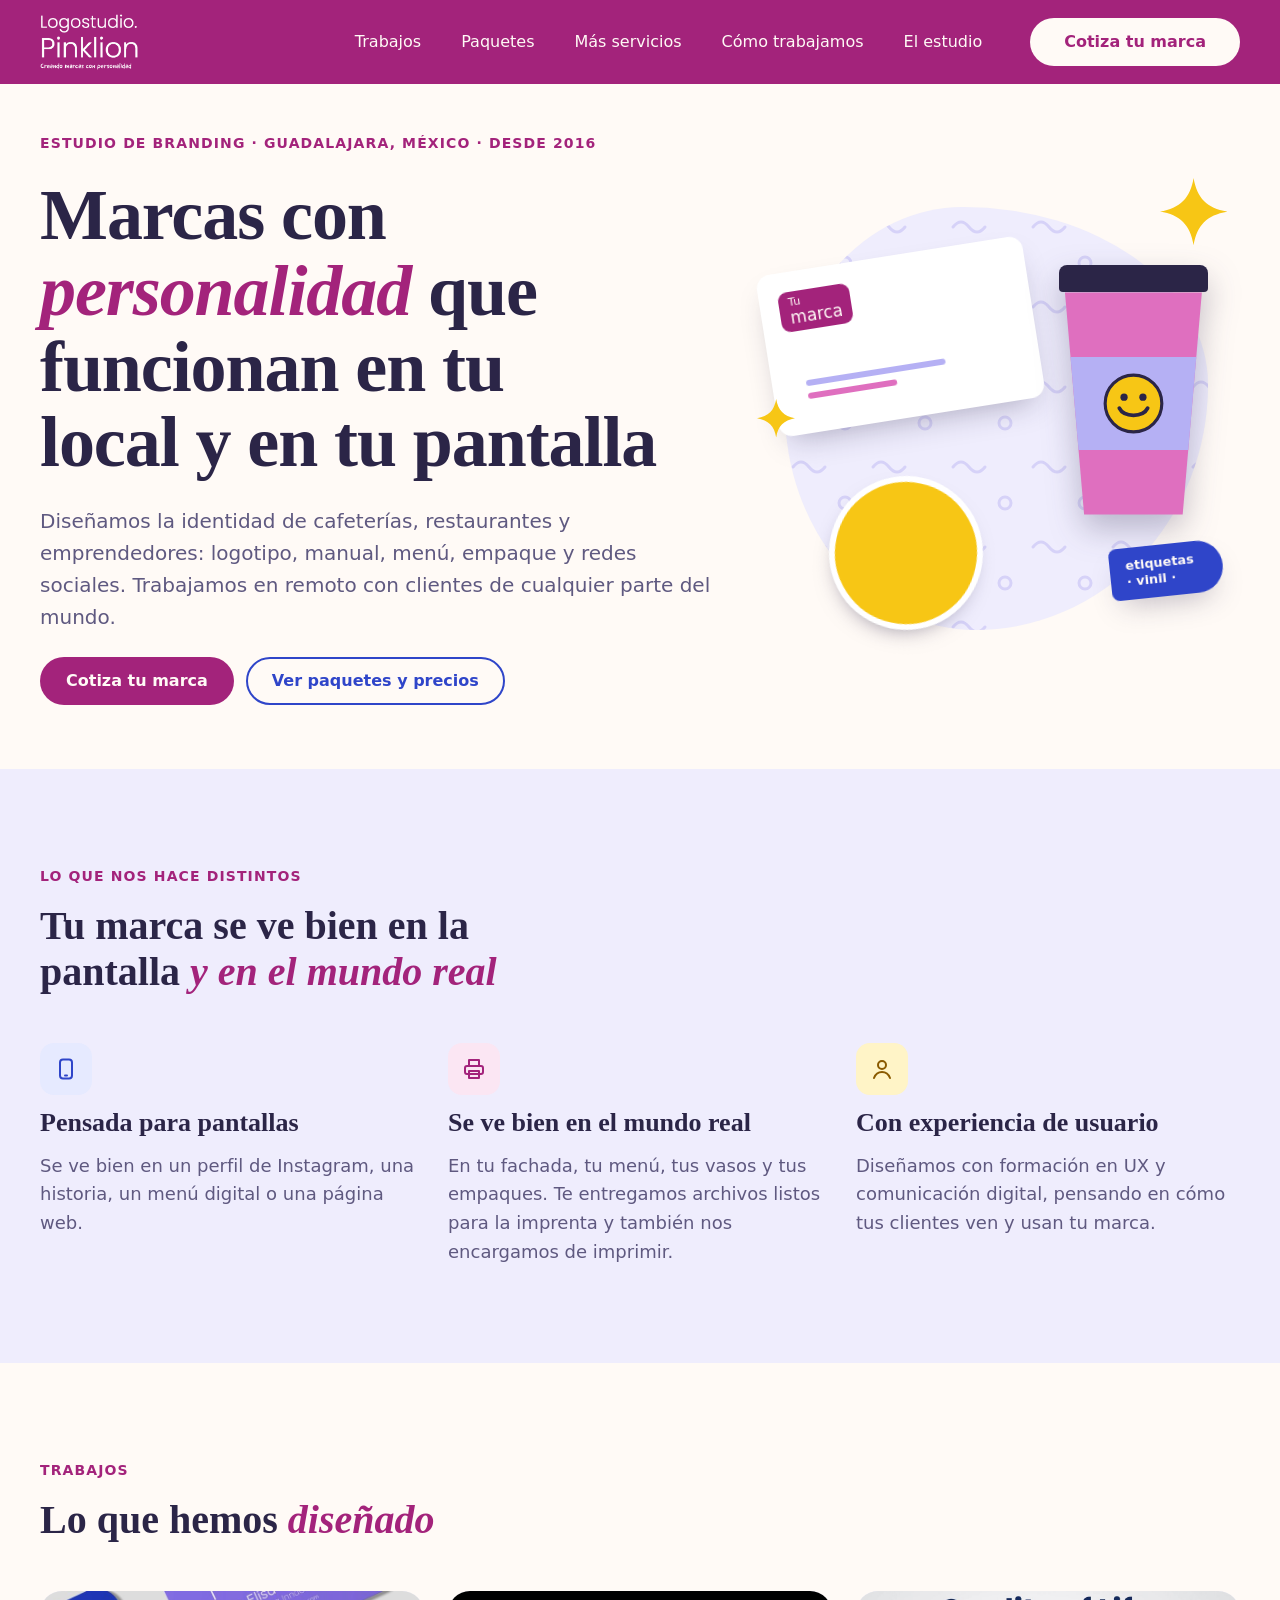
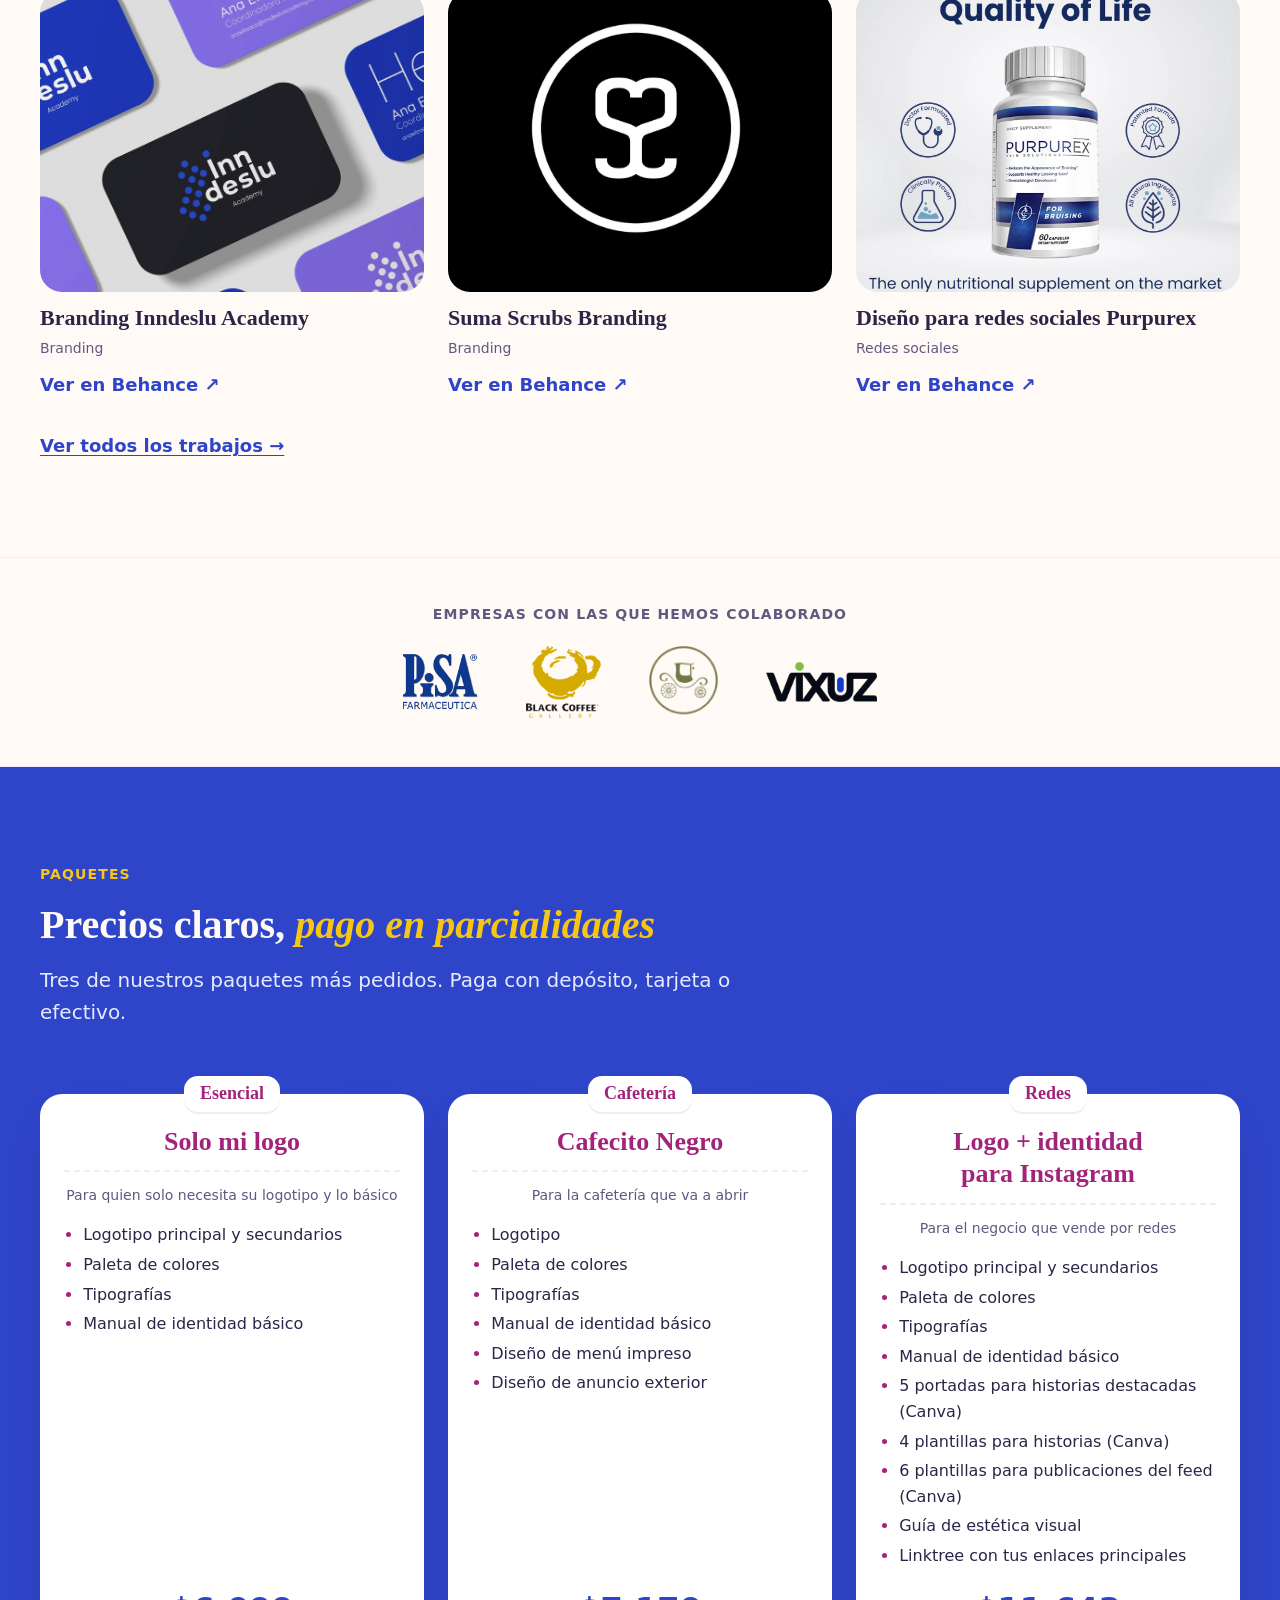
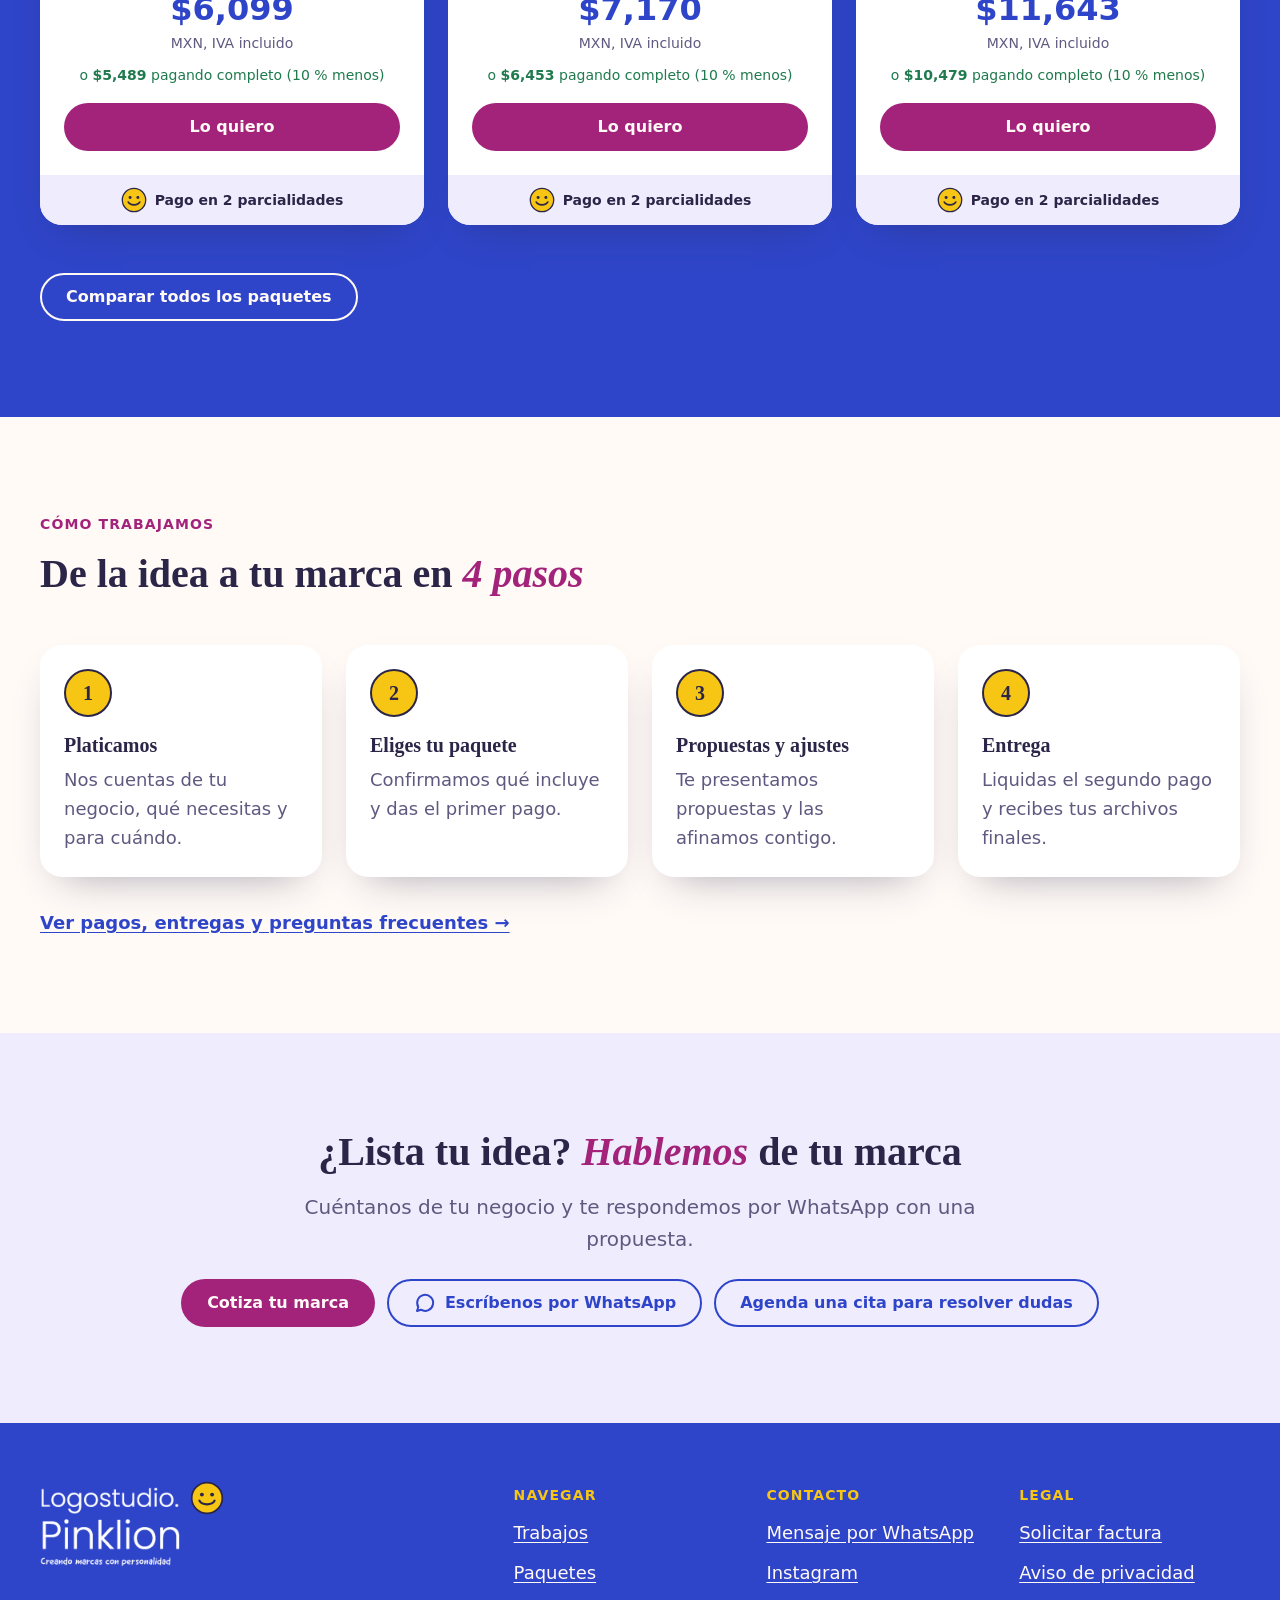
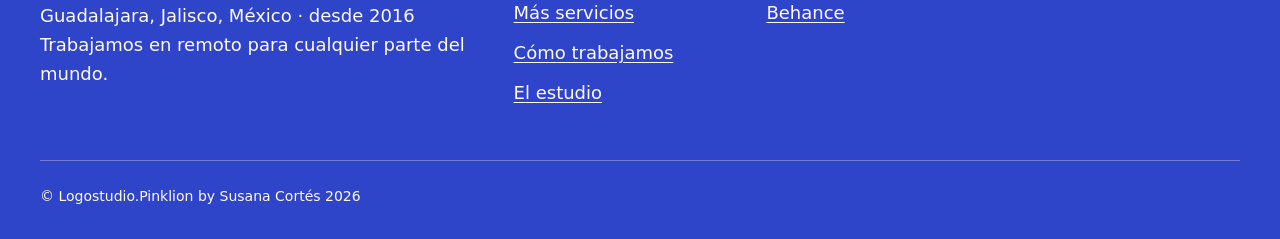
==== commit aee0990c: "Add files via upload" ====
--- a/index.html
+++ b/index.html
@@ -73,8 +73,8 @@
         <div class="art" aria-hidden="true">
           <div class="art__blob"></div>
           <div class="art__card"><span class="art__card-logo">Tu <b>marca</b></span><i></i><i></i></div>
+          <div class="art__sticker sticker"></div>
           <div class="art__cup"><div class="art__lid"></div><div class="art__body"><div class="art__sleeve"><svg viewBox="0 0 40 40"><use href="#i-smile"/></svg></div></div></div>
-          <div class="art__sticker sticker">hecho con<b>personalidad</b></div>
           <div class="art__tag">etiquetas<br>· vinil ·</div>
           <svg class="art__spark" style="right:2%;top:0" viewBox="0 0 40 40"><use href="#i-spark"/></svg>
           <svg class="art__spark" style="left:0;top:46%;width:8%" viewBox="0 0 40 40"><use href="#i-spark"/></svg>
@@ -141,19 +141,22 @@
         </div>
         <div class="packages">
         <article class="package">
-          <span class="pill" aria-hidden="true">Ultra basic</span>
+          <span class="pill" aria-hidden="true">Esencial</span>
           <div class="package__card">
-            <h3>Just a logo, please</h3>
+            <h3>Solo mi logo</h3>
             <p class="package__for">Para quien solo necesita su logotipo y lo básico</p>
-            <ul class="package__list">
+            <details class="package__details" open>
+              <summary>Qué incluye</summary>
+              <ul class="package__list">
               <li>Logotipo principal y secundarios</li>
               <li>Paleta de colores</li>
               <li>Tipografías</li>
               <li>Manual de identidad básico</li>
-            </ul>
+              </ul>
+            </details>
             <p class="package__price"><strong>$6,099</strong><span>MXN, IVA incluido</span></p>
-            <p class="package__deal">o <strong>$5,489.10</strong> pagando completo (10 % menos)</p>
-            <a class="btn btn--primary package__buy" href="pagar.html?paquete=Just%20a%20logo%2C%20please">Lo quiero<span class="visually-hidden">: paquete Just a logo, please</span></a>
+            <p class="package__deal">o <strong>$5,489</strong> pagando completo (10 % menos)</p>
+            <a class="btn btn--primary package__buy" href="pagar.html?paquete=Solo%20mi%20logo">Lo quiero<span class="visually-hidden">: paquete Solo mi logo</span></a>
             <p class="package__pay"><svg aria-hidden="true" focusable="false"><use href="#i-smile"/></svg>Pago en 2 parcialidades</p>
           </div>
         </article>
@@ -162,14 +165,17 @@
           <div class="package__card">
             <h3>Cafecito Negro</h3>
             <p class="package__for">Para la cafetería que va a abrir</p>
-            <ul class="package__list">
+            <details class="package__details" open>
+              <summary>Qué incluye</summary>
+              <ul class="package__list">
               <li>Logotipo</li>
               <li>Paleta de colores</li>
               <li>Tipografías</li>
               <li>Manual de identidad básico</li>
               <li>Diseño de menú impreso</li>
               <li>Diseño de anuncio exterior</li>
-            </ul>
+              </ul>
+            </details>
             <p class="package__price"><strong>$7,170</strong><span>MXN, IVA incluido</span></p>
             <p class="package__deal">o <strong>$6,453</strong> pagando completo (10 % menos)</p>
             <a class="btn btn--primary package__buy" href="pagar.html?paquete=Cafecito%20Negro">Lo quiero<span class="visually-hidden">: paquete Cafecito Negro</span></a>
@@ -181,7 +187,9 @@
           <div class="package__card">
             <h3>Logo + identidad para Instagram</h3>
             <p class="package__for">Para el negocio que vende por redes</p>
-            <ul class="package__list">
+            <details class="package__details" open>
+              <summary>Qué incluye</summary>
+              <ul class="package__list">
               <li>Logotipo principal y secundarios</li>
               <li>Paleta de colores</li>
               <li>Tipografías</li>
@@ -191,9 +199,10 @@
               <li>6 plantillas para publicaciones del feed (Canva)</li>
               <li>Guía de estética visual</li>
               <li>Linktree con tus enlaces principales</li>
-            </ul>
+              </ul>
+            </details>
             <p class="package__price"><strong>$11,643</strong><span>MXN, IVA incluido</span></p>
-            <p class="package__deal">o <strong>$10,478.70</strong> pagando completo (10 % menos)</p>
+            <p class="package__deal">o <strong>$10,479</strong> pagando completo (10 % menos)</p>
             <a class="btn btn--primary package__buy" href="pagar.html?paquete=Logo%20%2B%20identidad%20para%20Instagram">Lo quiero<span class="visually-hidden">: paquete Logo + identidad para Instagram</span></a>
             <p class="package__pay"><svg aria-hidden="true" focusable="false"><use href="#i-smile"/></svg>Pago en 2 parcialidades</p>
           </div>
@@ -276,7 +285,7 @@
     </div>
   </footer>
 
-  <a class="wa-float" href="https://wa.me/523335594742" target="_blank" rel="noopener"><svg class="" aria-hidden="true" focusable="false"><use href="#i-wa"/></svg>WhatsApp<span class="visually-hidden"> (se abre en otra pestaña)</span></a>
+  <a class="wa-float" href="https://wa.me/523335594742" target="_blank" rel="noopener" aria-label="Escríbenos por WhatsApp (se abre en otra pestaña)"><svg class="" aria-hidden="true" focusable="false"><use href="#i-wa"/></svg></a>
   <script src="js/sitio.js" defer></script>
 </body>
 </html>
--- a/css/estilos.css
+++ b/css/estilos.css
@@ -684,3 +684,71 @@
   .nav__wa:hover { text-decoration: underline; }
   body.menu-open .wa-float { display: none; }
 }
+
+/* Logo en el pie de página: la caja rosa del catálogo con la carita como sticker */
+.brand--footer {
+  position: relative; background: var(--color-pink-700); color: var(--color-paper);
+  border-radius: var(--radius-md); padding: var(--space-3) var(--space-5) var(--space-3) var(--space-4);
+  box-shadow: 0 12px 26px -14px rgb(0 0 0 / .5);
+}
+.brand--footer .brand__name { font-size: 1.9rem; }
+.brand__smile { position: absolute; top: -18px; right: -18px; width: 44px; height: 44px; }
+.card-blue h2, .card-blue h3 { color: var(--color-paper); }
+
+/* Logo en imagen (encabezado y pie) */
+.brand__logo { display: block; height: 3.5rem; width: auto; }
+@media (max-width: 599px) { .brand__logo { height: 3rem; } }
+.brand--footer .brand__logo { height: 5rem; }
+.brand { padding-block: var(--space-2); }
+
+/* Contraste: sobre amarillo el texto va en tinta (8.9:1); el rosa daba 4.2:1 */
+.art__sticker b, .guarantee__seal b, .sticker b { color: var(--color-ink); }
+.package__price strong.package__quote { font-size: 1.5rem; }
+
+
+/* Menú compacto: panel a la derecha en tablet y laptop, sin tapar toda la página */
+@media (max-width: 1199px) {
+  .site-header__bar { position: relative; }
+  .nav { box-shadow: 0 0 0 100vmax rgb(43 37 71 / .3); max-height: calc(100dvh - 6rem); }
+}
+@media (min-width: 600px) and (max-width: 1199px) {
+  .nav {
+    left: auto; right: max(var(--space-6), env(safe-area-inset-right, 0px)); top: calc(100% - var(--space-2));
+    width: 21rem; border-radius: var(--radius-lg);
+    padding: var(--space-3) var(--space-5) var(--space-5);
+    clip-path: none;
+    box-shadow: 0 24px 48px -16px rgb(43 37 71 / .55);
+  }
+  .nav__link { font-size: 1rem; min-height: 48px; }
+}
+@media (max-width: 599px) {
+  .nav__link { font-size: 1.0625rem; min-height: 50px; }
+  .nav__cta { margin-top: var(--space-4); }
+}
+
+/* Logo del pie sin caja: blanco directo sobre el azul */
+.brand--footer { background: none; box-shadow: none; padding: 0 var(--space-6) 0 0; border-radius: 0; }
+.brand--footer .brand__smile { top: -14px; right: 0; width: 36px; height: 36px; }
+.brand--footer { padding-right: 2.75rem; }
+.brand--footer .brand__smile { top: -6px; right: 0; width: 34px; height: 34px; }
+
+
+/* Lista de paquete desplegable (solo se pliega en celular) */
+.package__details { margin-top: var(--space-4); }
+.package__details > summary {
+  list-style: none; cursor: pointer; display: none; justify-content: space-between; align-items: center;
+  min-height: 48px; padding: 0 var(--space-4); border-radius: var(--radius-md);
+  background: var(--color-lilac-100); color: var(--color-blue-700); font-weight: 600;
+}
+.package__details > summary::-webkit-details-marker { display: none; }
+.package__details > summary::after { content: "+"; font: 600 1.4rem/1 var(--font-body); }
+.package__details[open] > summary::after { content: "–"; }
+.package__details .package__list { margin-top: var(--space-3); }
+@media (max-width: 599px) { .package__details > summary { display: flex; } }
+@media (min-width: 600px) { .package__details > .package__list { margin-top: 0; } }
+.package__from { display: block; font-size: var(--text-sm); color: var(--color-ink-2); font-weight: 600; text-transform: uppercase; letter-spacing: .06em; }
+
+/* WhatsApp flotante: solo el ícono, en círculo */
+.wa-float { width: 56px; height: 56px; min-height: 0; padding: 0; justify-content: center; border-radius: 50%; }
+.wa-float svg { width: 26px; height: 26px; }
+.compare-details > summary { margin-bottom: var(--space-3); }
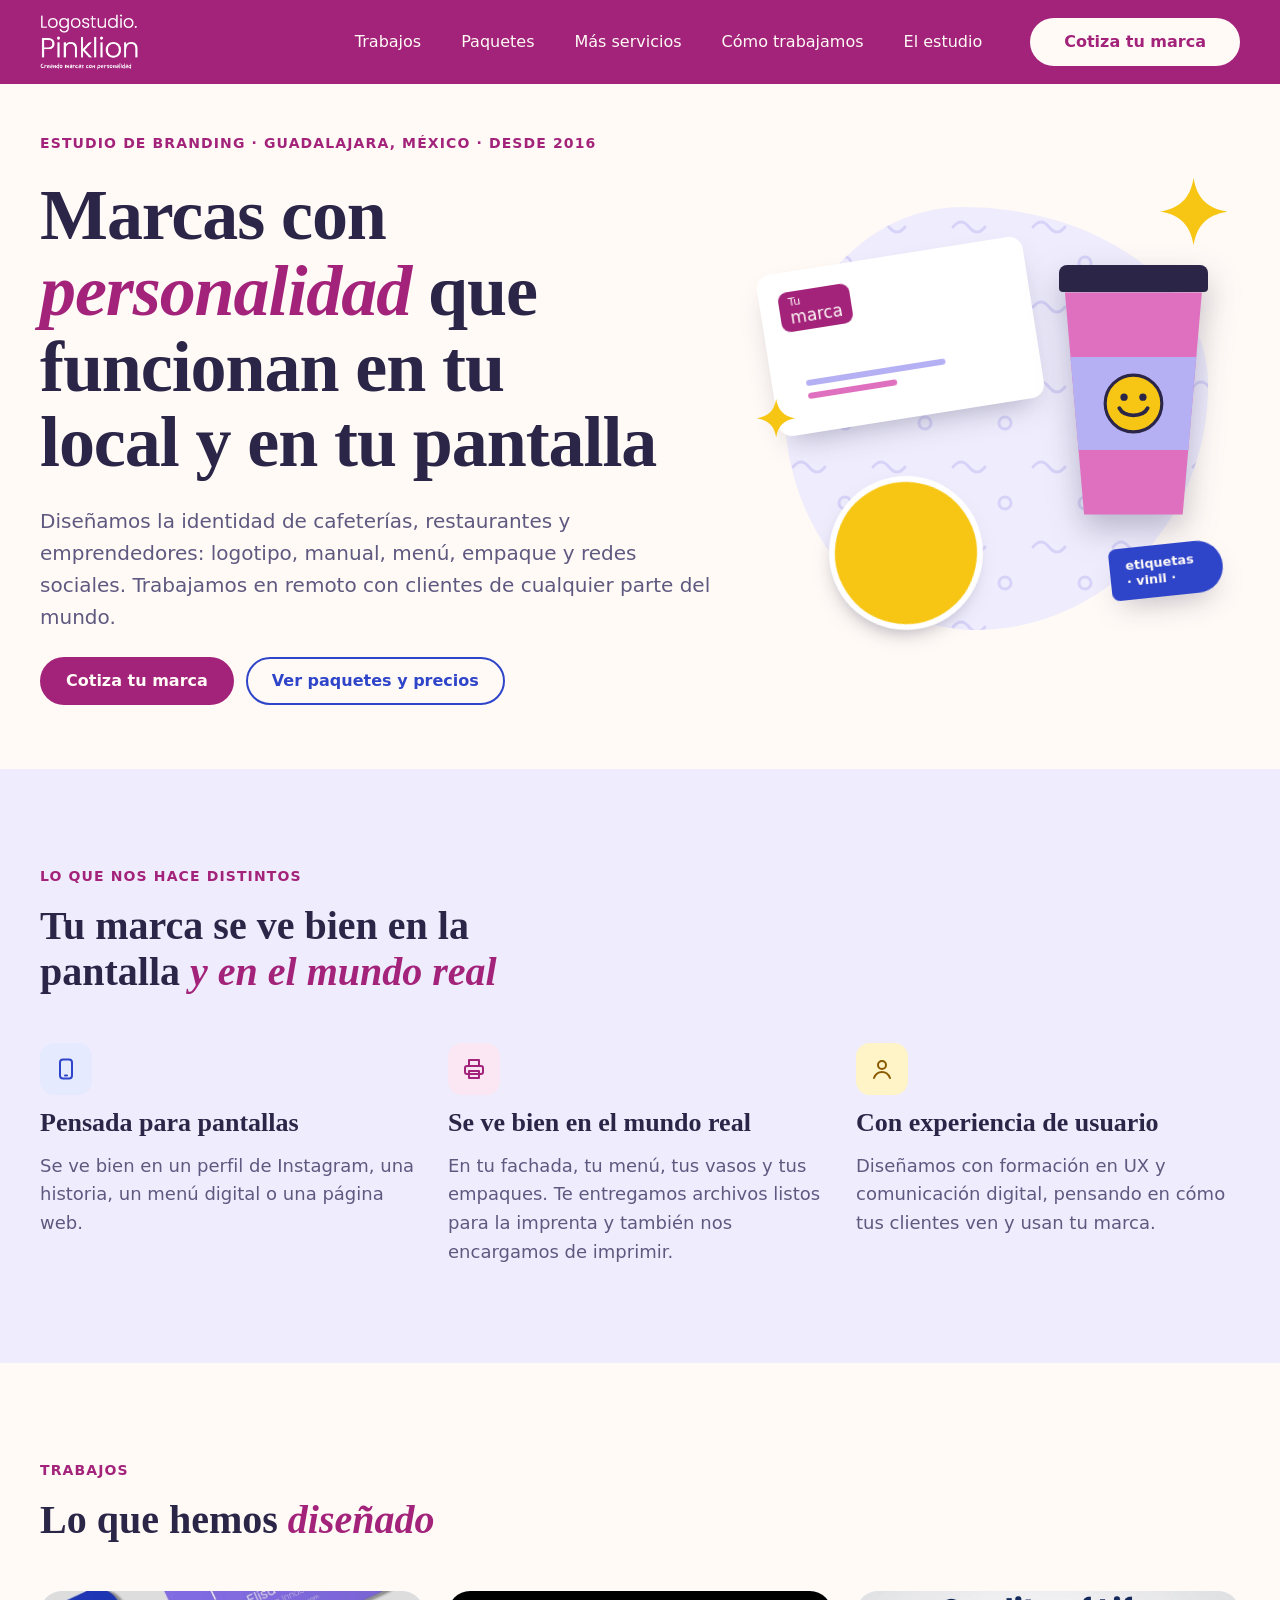
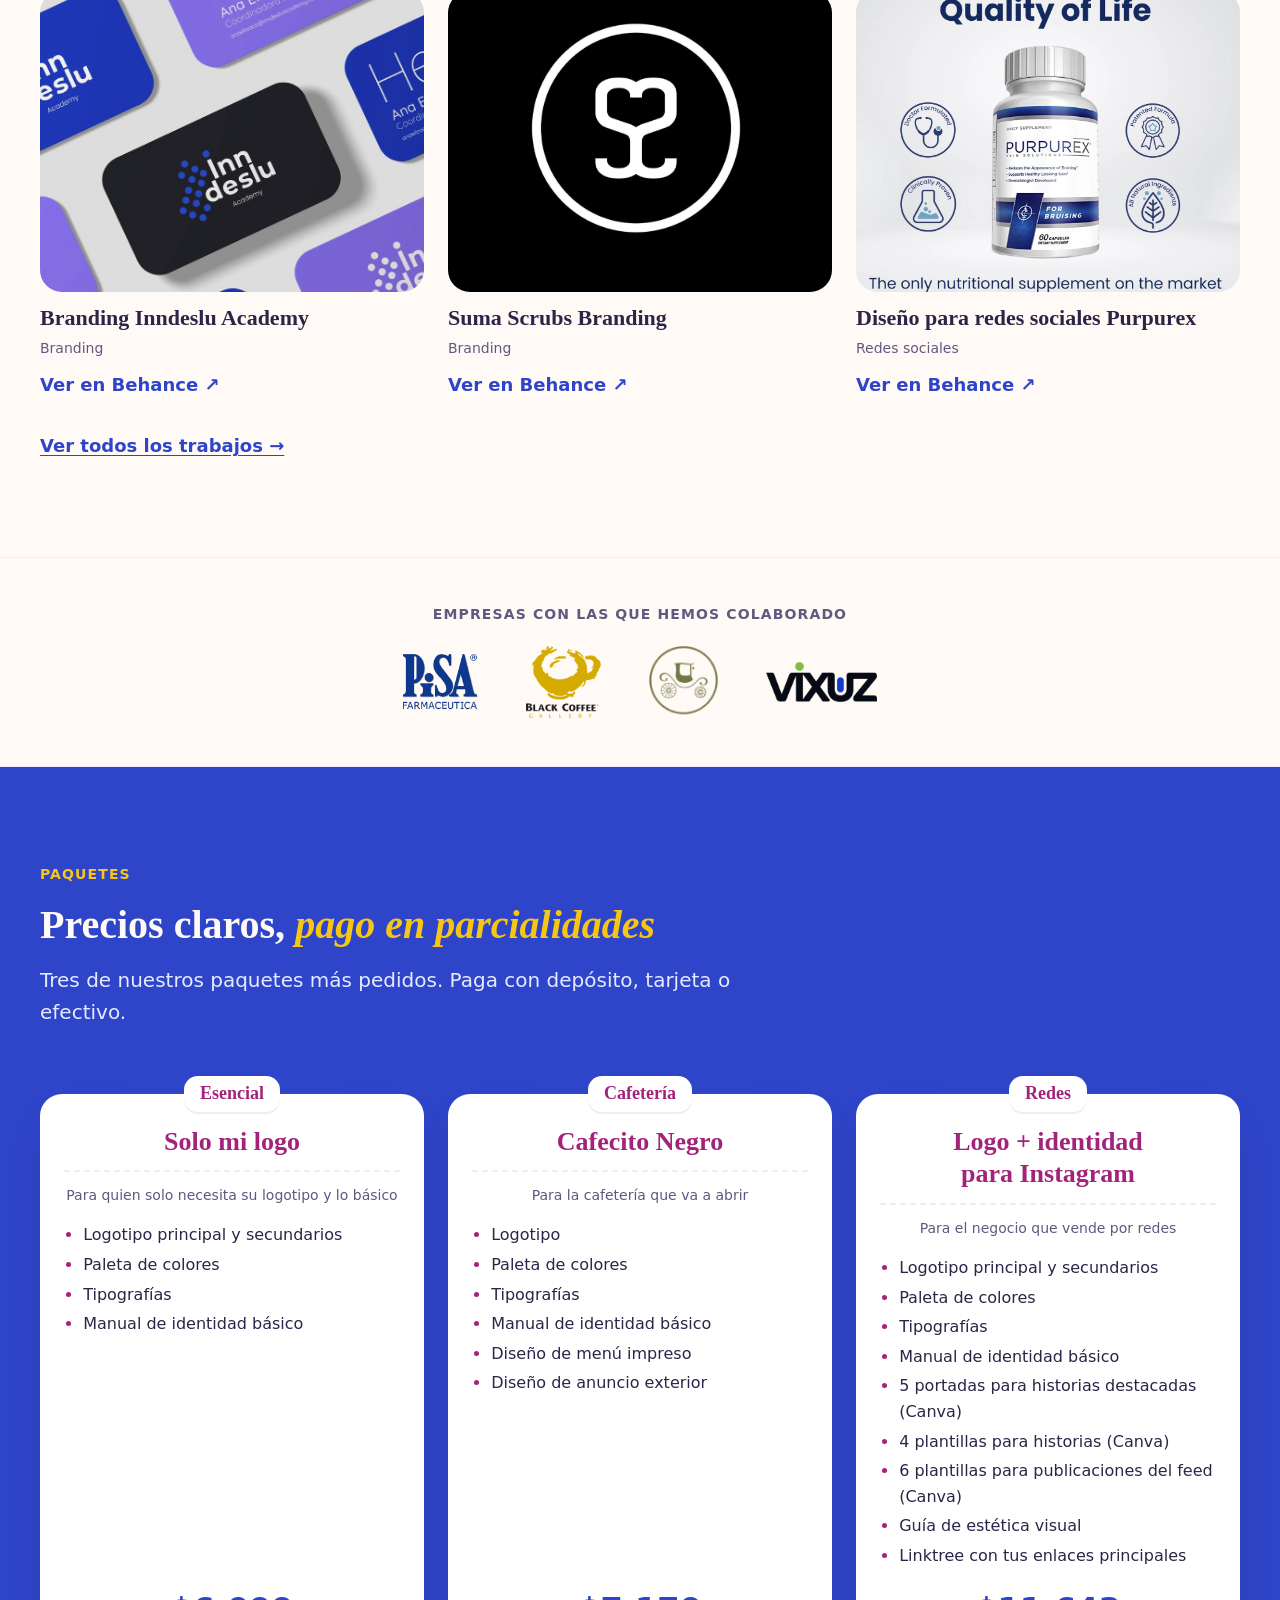
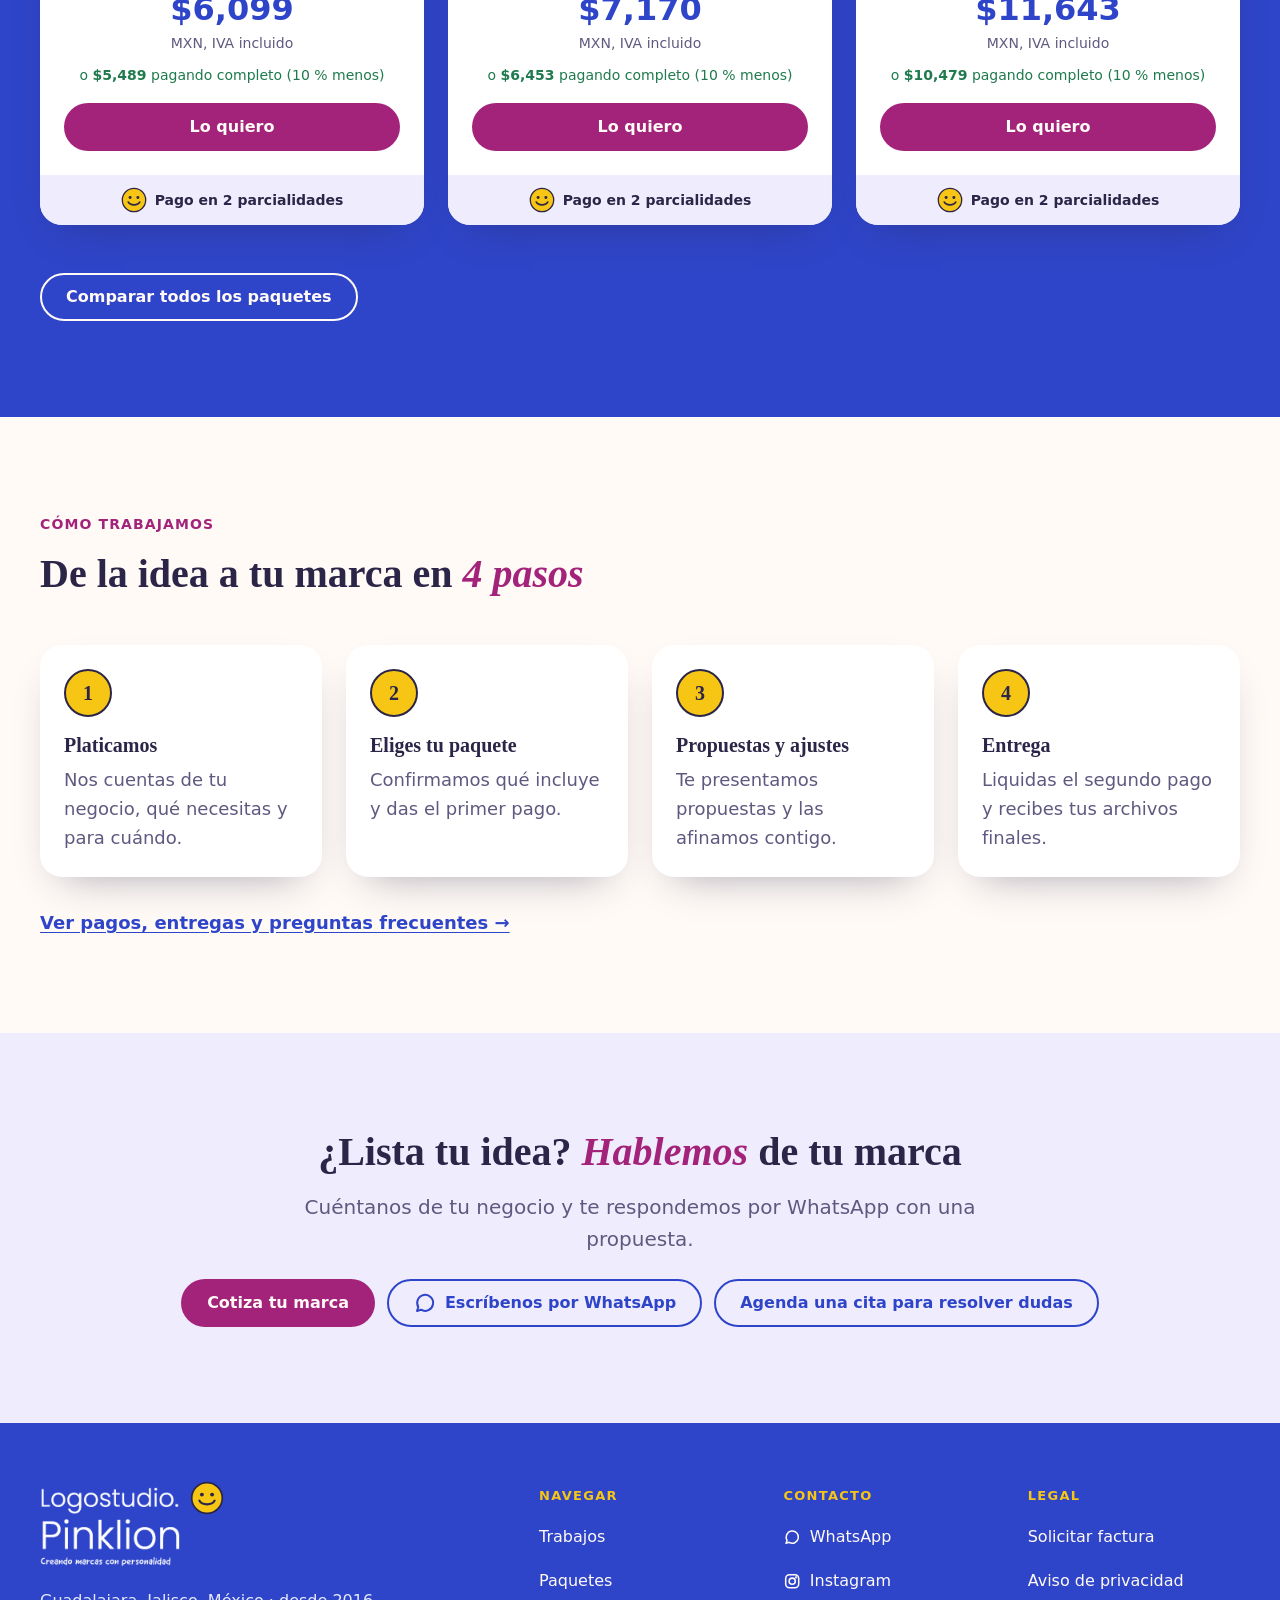
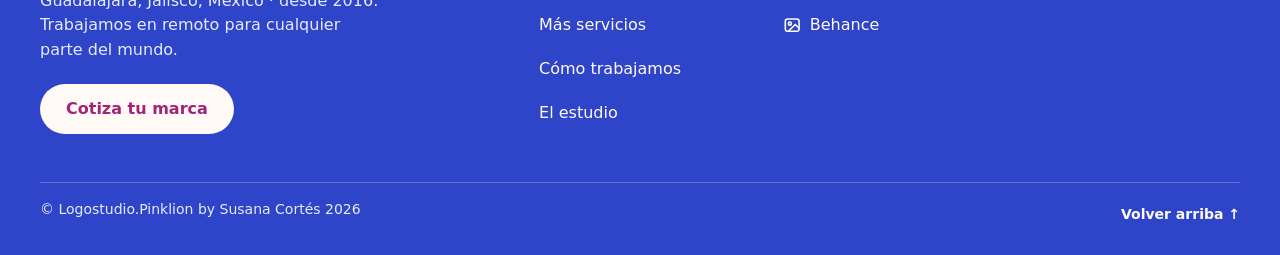
==== commit 963340ff: "Add files via upload" ====
--- a/index.html
+++ b/index.html
@@ -33,6 +33,7 @@
   <symbol id="i-mail" viewBox="0 0 24 24"><rect x="3" y="5" width="18" height="14" rx="3"/><path d="M4 7l8 6 8-6"/></symbol>
   <symbol id="i-ig" viewBox="0 0 24 24"><rect x="3.5" y="3.5" width="17" height="17" rx="5"/><circle cx="12" cy="12" r="4"/><circle cx="17" cy="7" r=".6"/></symbol>
   <symbol id="i-image" viewBox="0 0 24 24"><rect x="3" y="4" width="18" height="16" rx="3"/><circle cx="9" cy="10" r="2"/><path d="M21 16l-5-5-9 9"/></symbol>
+  <symbol id="i-gift" viewBox="0 0 24 24"><rect x="7" y="3" width="10" height="4" rx="1.5"/><path d="M8 7l1 14h6l1-14"/><path d="M8.6 12h6.8"/></symbol>
   <symbol id="i-check" viewBox="0 0 24 24"><path d="M5 12.5l4.5 4.5L19 7.5"/></symbol>
   <symbol id="i-alert" viewBox="0 0 24 24"><path d="M12 3l10 18H2z"/><path d="M12 10v5M12 18h.01"/></symbol>
 </svg>
@@ -253,7 +254,8 @@
             <img class="brand__logo" src="img/logo-pinklion.png" alt="Logostudio.Pinklion · Creando marcas con personalidad" width="700" height="400" loading="lazy">
             <svg class="brand__smile" aria-hidden="true" focusable="false"><use href="#i-smile"/></svg>
           </a>
-          <p>Guadalajara, Jalisco, México · desde 2016<br>Trabajamos en remoto para cualquier parte del mundo.</p>
+          <p>Guadalajara, Jalisco, México · desde 2016.<br>Trabajamos en remoto para cualquier parte del mundo.</p>
+          <a class="btn btn--on-pink footer-cta" href="contacto.html">Cotiza tu marca</a>
         </div>
         <div>
           <h2>Navegar</h2>
@@ -268,9 +270,9 @@
         <div>
           <h2>Contacto</h2>
           <ul>
-            <li><a href="https://wa.me/523335594742" target="_blank" rel="noopener">Mensaje por WhatsApp<span class="visually-hidden"> (se abre en otra pestaña)</span></a></li>
-            <li><a href="https://www.instagram.com/logostudio.pinklion/" target="_blank" rel="noopener">Instagram<span class="visually-hidden"> (se abre en otra pestaña)</span></a></li>
-            <li><a href="https://www.behance.net/susanacortesdesign" target="_blank" rel="noopener">Behance<span class="visually-hidden"> (se abre en otra pestaña)</span></a></li>
+            <li><a href="https://wa.me/523335594742" target="_blank" rel="noopener"><svg class="icon" aria-hidden="true" focusable="false"><use href="#i-wa"/></svg>WhatsApp<span class="visually-hidden"> (se abre en otra pestaña)</span></a></li>
+            <li><a href="https://www.instagram.com/logostudio.pinklion/" target="_blank" rel="noopener"><svg class="icon" aria-hidden="true" focusable="false"><use href="#i-ig"/></svg>Instagram<span class="visually-hidden"> (se abre en otra pestaña)</span></a></li>
+            <li><a href="https://www.behance.net/susanacortesdesign" target="_blank" rel="noopener"><svg class="icon" aria-hidden="true" focusable="false"><use href="#i-image"/></svg>Behance<span class="visually-hidden"> (se abre en otra pestaña)</span></a></li>
           </ul>
         </div>
         <div>
@@ -281,7 +283,7 @@
           </ul>
         </div>
       </div>
-      <p class="footer-bottom">© Logostudio.Pinklion by Susana Cortés 2026</p>
+      <div class="footer-bottom"><p>© Logostudio.Pinklion by Susana Cortés 2026</p><a href="#contenido" class="footer-top">Volver arriba ↑</a></div>
     </div>
   </footer>
 
--- a/css/estilos.css
+++ b/css/estilos.css
@@ -752,3 +752,47 @@
 .wa-float { width: 56px; height: 56px; min-height: 0; padding: 0; justify-content: center; border-radius: 50%; }
 .wa-float svg { width: 26px; height: 26px; }
 .compare-details > summary { margin-bottom: var(--space-3); }
+
+/* Servicio destacado a todo lo ancho (artículos promocionales) */
+.service--wide { grid-column: 1 / -1; border: 2px solid var(--color-pink-100); }
+.service__cta { display: grid; gap: var(--space-3); justify-items: start; }
+.service--wide .btn { margin-top: 0; }
+@media (min-width: 768px) {
+  .service--wide { display: grid; grid-template-columns: auto minmax(0, 1fr) auto; gap: var(--space-6); align-items: center; padding: var(--space-6); }
+  .service__cta { justify-items: center; }
+}
+
+/* ===== Pie de página: jerarquía tipográfica más ligera que el contenido =====
+   Texto y enlaces 16 px (mínimo de cuerpo), títulos 13-14 px en mayúsculas,
+   notas legales 14 px. Antes los enlaces medían 18 px, igual que el contenido. */
+.site-footer { font-size: 1rem; line-height: 1.55; padding-block: var(--space-8) var(--space-5); }
+.footer-grid { gap: var(--space-7) var(--space-6); }
+.footer-grid h2 { font-size: .8125rem; line-height: 1.4; letter-spacing: .1em; margin-bottom: var(--space-3); }
+.footer-grid li a {
+  display: inline-flex; align-items: center; gap: var(--space-2); min-height: 40px;
+  font-weight: 500; text-decoration: none; color: var(--color-paper);
+}
+.footer-grid li a:hover { color: var(--color-sun-500); text-decoration: underline; text-underline-offset: .25em; }
+.footer-grid li a .icon { width: 1.15rem; height: 1.15rem; }
+.footer-brand { gap: var(--space-4); }
+.footer-brand p { max-width: 34ch; color: var(--color-blue-100); }
+.footer-cta { min-height: 44px; }
+.footer-bottom {
+  margin-top: var(--space-7); padding-top: var(--space-4); border-top: 1px solid rgb(255 250 246 / .25);
+  display: flex; flex-wrap: wrap; justify-content: space-between; gap: var(--space-3); font-size: var(--text-sm); color: var(--color-blue-100);
+}
+.footer-top { color: var(--color-paper); font-weight: 600; text-decoration: none; display: inline-flex; align-items: center; min-height: 32px; }
+.footer-top:hover { color: var(--color-sun-500); }
+@media (min-width: 1024px) { .footer-grid { grid-template-columns: 2.2fr 1fr 1fr 1fr; } }
+@media (max-width: 767px) {
+  .footer-grid { grid-template-columns: 1fr 1fr; }
+  .footer-brand { grid-column: 1 / -1; }
+  .footer-grid > div:last-child { grid-column: 1 / -1; }
+}
+.site-footer .footer-cta { color: var(--color-pink-700); justify-self: start; }
+.site-footer .footer-cta:hover { color: var(--color-ink); }
+@media (max-width: 767px) {
+  .footer-grid { row-gap: var(--space-5); }
+  .footer-grid > div:nth-child(2) { grid-row: span 2; }
+  .footer-grid > div:last-child { grid-column: 2; }
+}
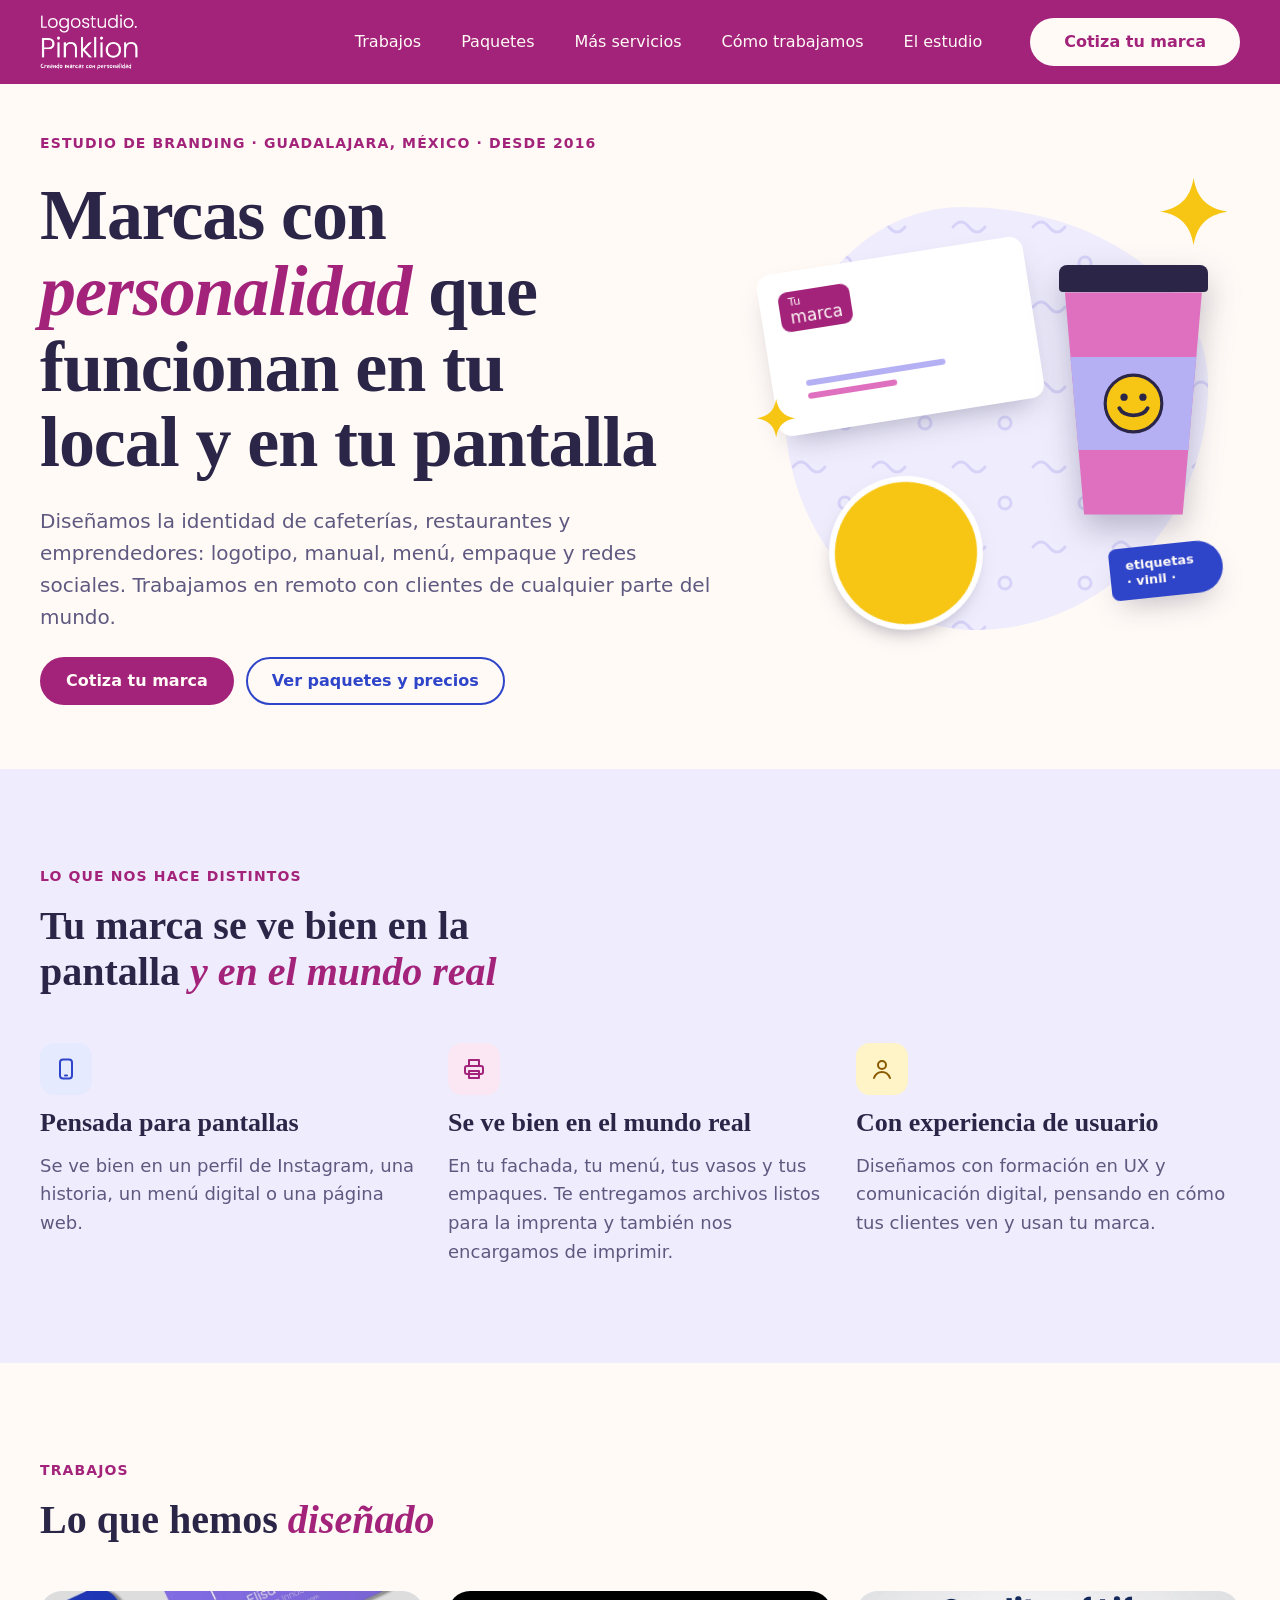
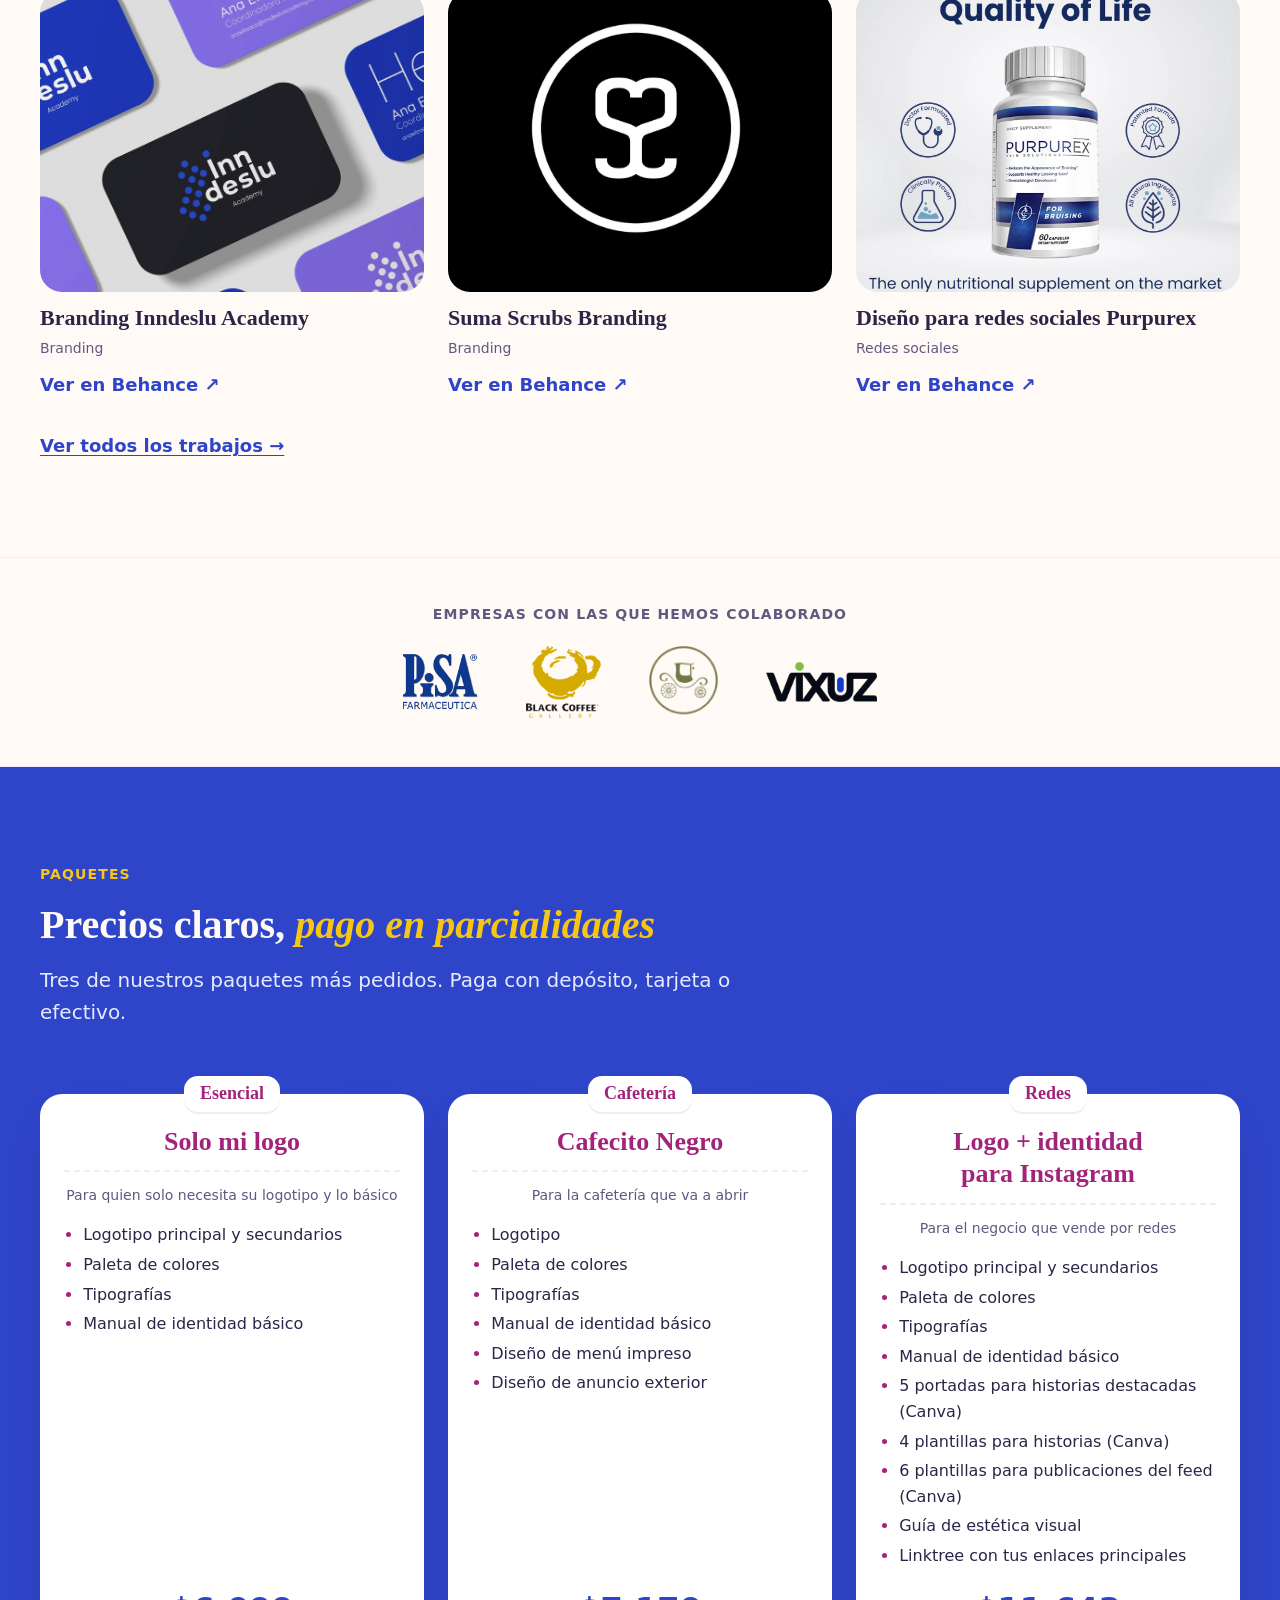
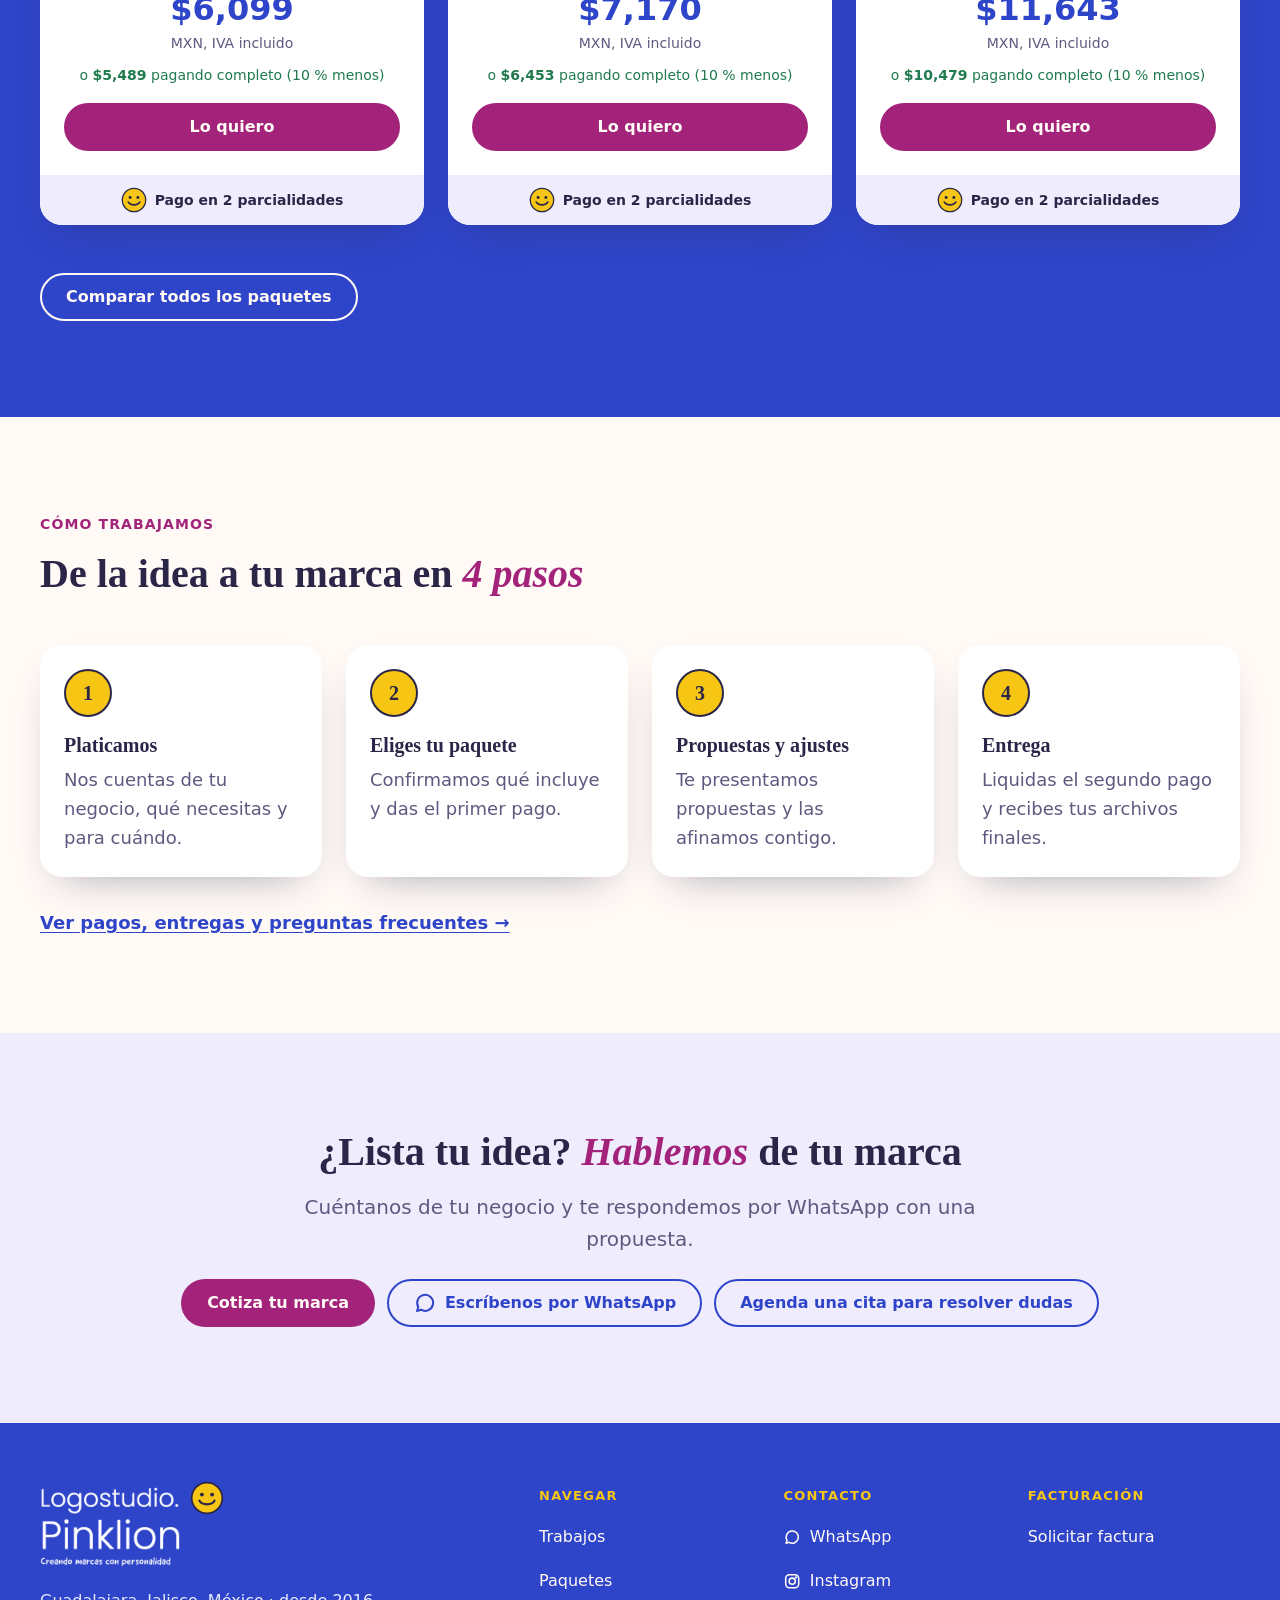
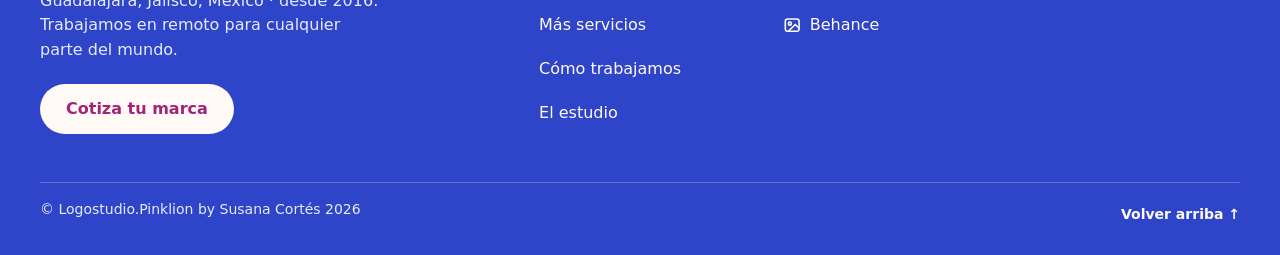
==== commit e2d5f2b6: "Add files via upload" ====
--- a/index.html
+++ b/index.html
@@ -10,11 +10,22 @@
   <meta property="og:description" content="Estudio de branding en Guadalajara, México, con clientes en todo el mundo. Diseñamos logotipo, identidad, menú, empaque y redes sociales para cafeterías, restaurantes y emprendedores.">
   <meta property="og:type" content="website">
   <meta property="og:locale" content="es_MX">
+  <meta property="og:site_name" content="Logostudio.Pinklion">
+  <meta property="og:url" content="https://logostudiopinklion.github.io/Home/">
+  <meta property="og:image" content="https://logostudiopinklion.github.io/Home/img/vista-previa.jpg">
+  <meta property="og:image:type" content="image/jpeg">
+  <meta property="og:image:width" content="1200">
+  <meta property="og:image:height" content="630">
+  <meta property="og:image:alt" content="Logostudio.Pinklion: marcas con personalidad. Branding para cafeterías, restaurantes y emprendedores en Guadalajara, México.">
+  <meta name="twitter:card" content="summary_large_image">
+  <meta name="twitter:title" content="Logostudio.Pinklion · Branding para cafeterías, restaurantes y emprendedores">
+  <meta name="twitter:description" content="Estudio de branding en Guadalajara, México, con clientes en todo el mundo. Diseñamos logotipo, identidad, menú, empaque y redes sociales para cafeterías, restaurantes y emprendedores.">
+  <meta name="twitter:image" content="https://logostudiopinklion.github.io/Home/img/vista-previa.jpg">
   <link rel="icon" href="img/favicon.svg" type="image/svg+xml">
   <link rel="preconnect" href="https://fonts.googleapis.com">
   <link rel="preconnect" href="https://fonts.gstatic.com" crossorigin>
   <link rel="stylesheet" href="https://fonts.googleapis.com/css2?family=Fraunces:ital,opsz,wght@0,9..144,600..800;1,9..144,600&family=Poppins:wght@400;500;600&display=swap">
-  <link rel="stylesheet" href="css/estilos.css">
+  <link rel="stylesheet" href="css/estilos.css?v=20261021b">
 </head>
 <body>
 <svg width="0" height="0" style="position:absolute" aria-hidden="true" focusable="false">
@@ -276,10 +287,9 @@
           </ul>
         </div>
         <div>
-          <h2>Legal</h2>
+          <h2>Facturación</h2>
           <ul>
             <li><a href="factura.html">Solicitar factura</a></li>
-            <li><a href="aviso-de-privacidad.html">Aviso de privacidad</a></li>
           </ul>
         </div>
       </div>
@@ -288,6 +298,6 @@
   </footer>
 
   <a class="wa-float" href="https://wa.me/523335594742" target="_blank" rel="noopener" aria-label="Escríbenos por WhatsApp (se abre en otra pestaña)"><svg class="" aria-hidden="true" focusable="false"><use href="#i-wa"/></svg></a>
-  <script src="js/sitio.js" defer></script>
+  <script src="js/sitio.js?v=20261021b" defer></script>
 </body>
 </html>
--- a/css/estilos.css
+++ b/css/estilos.css
@@ -796,3 +796,9 @@
   .footer-grid > div:nth-child(2) { grid-row: span 2; }
   .footer-grid > div:last-child { grid-column: 2; }
 }
+.site-footer a.footer-cta, .site-footer a.footer-cta:visited { color: var(--color-pink-700); background: var(--color-paper); }
+.site-footer a.footer-cta:hover, .site-footer a.footer-cta:focus-visible { color: var(--color-ink); background: var(--color-sun-500); }
+/* Las marcas de registro no deben empujar la página hacia los lados */
+.page-head { overflow-x: clip; }
+/* Opciones de pago con área táctil de 24 px */
+.plan__opt input { width: 1.5rem; height: 1.5rem; }
